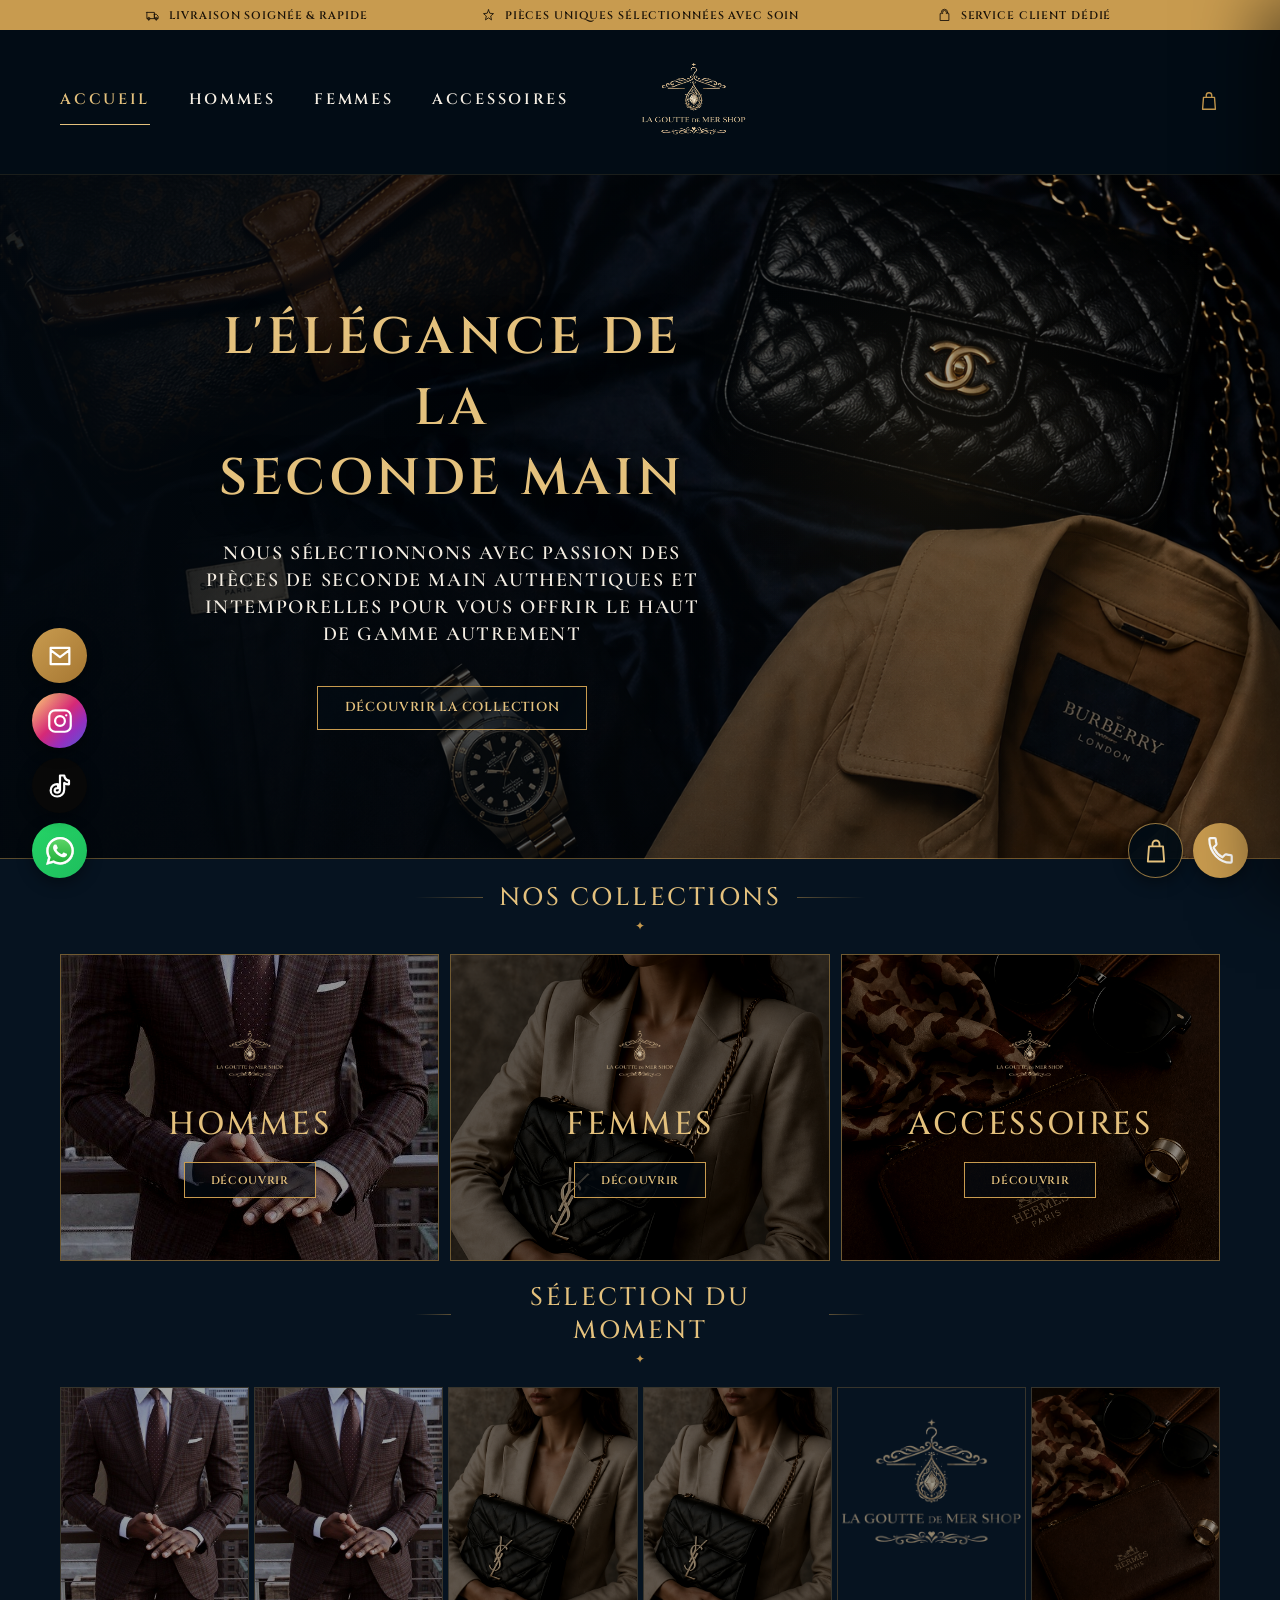
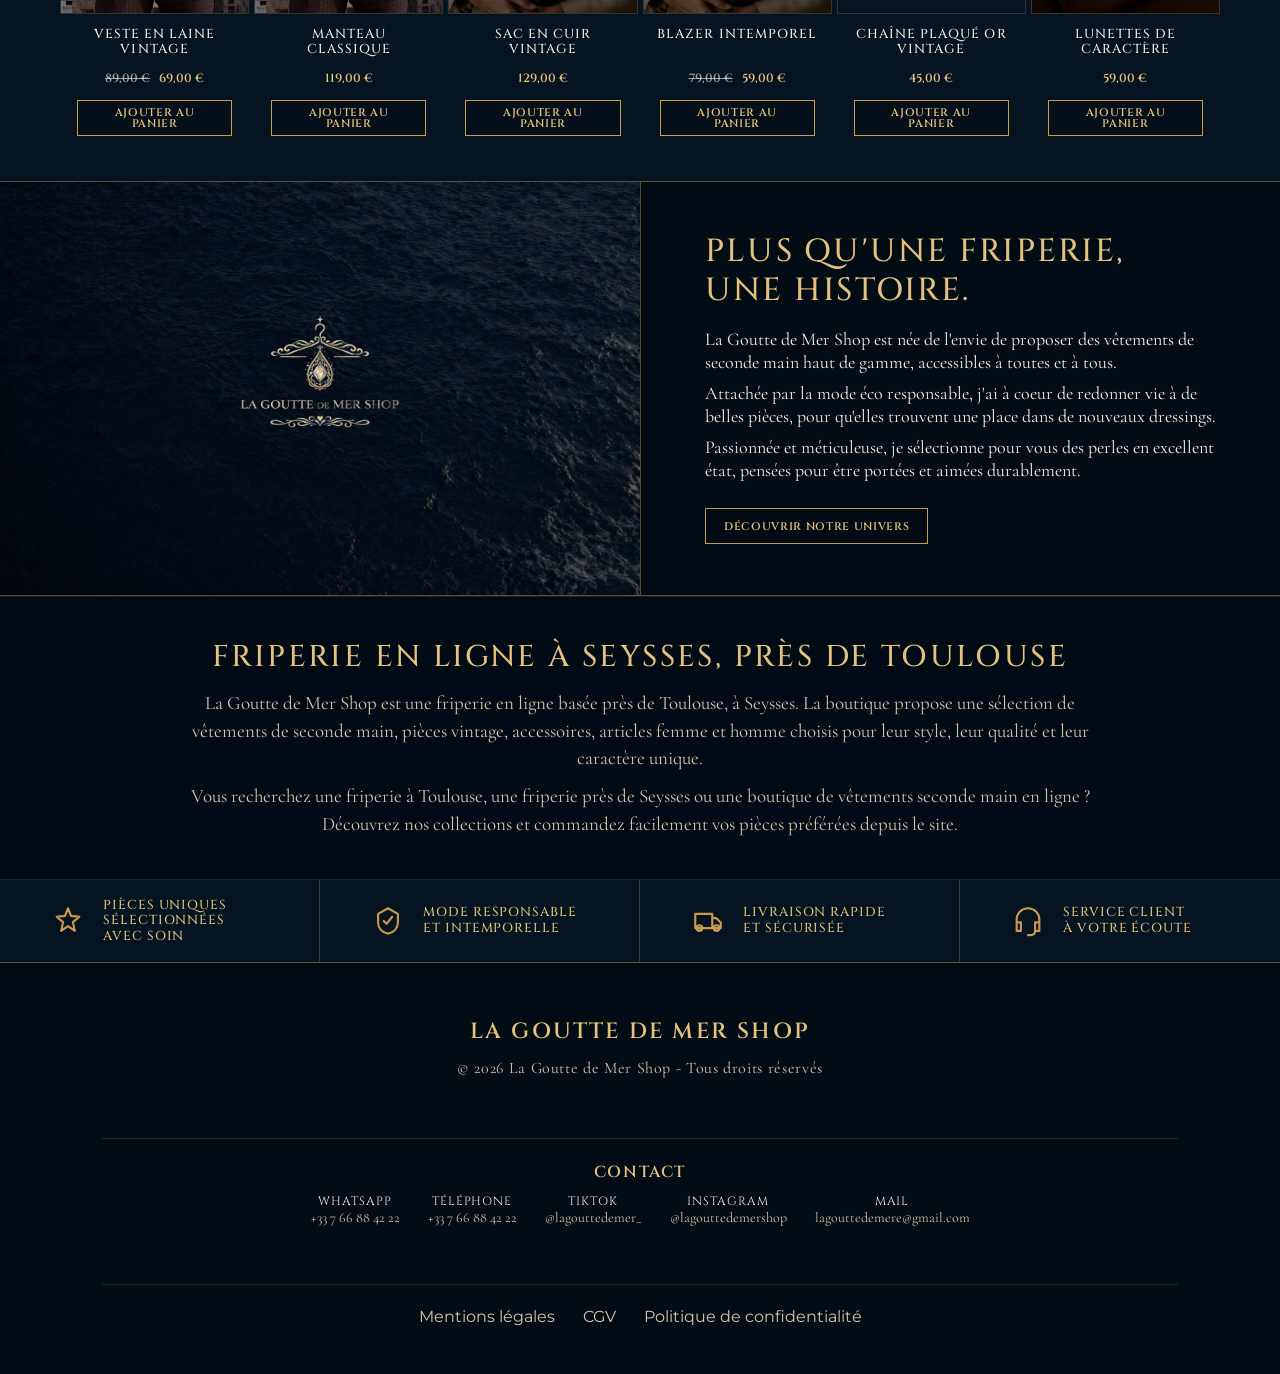
==== index.html @ d713ba30 "Initialisation du site La Goutte de Mer" ====
<!DOCTYPE html>
<html lang="fr">
<head>
    <meta charset="UTF-8">
    <meta name="viewport" content="width=device-width, initial-scale=1.0">
    <title>Friperie en ligne près de Toulouse - La Goutte de Mer Shop</title>
    <meta name="description" content="La Goutte de Mer Shop est une friperie en ligne basée près de Toulouse, à Seysses, avec des vêtements et accessoires de seconde main sélectionnés avec soin.">
    <meta name="keywords" content="friperie en ligne, friperie Seysses, friperie Toulouse, seconde main Toulouse, vêtements vintage Toulouse, vêtements seconde main, friperie femme, friperie homme, accessoires vintage">
    <meta property="og:title" content="La Goutte de Mer Shop - Friperie en ligne près de Toulouse">
    <meta property="og:description" content="Vêtements et accessoires de seconde main sélectionnés près de Toulouse. Livraison, conseil et commande facile.">
    <meta property="og:type" content="website">
    <meta property="og:image" content="assets/images/logo_fripperie1.png">
    <script type="application/ld+json">
    {
        "@context": "https://schema.org",
        "@type": "Store",
        "name": "La Goutte de Mer Shop",
        "description": "Friperie en ligne basée près de Toulouse, à Seysses, spécialisée dans les vêtements et accessoires de seconde main.",
        "telephone": "+33766884222",
        "email": "lagouttedemer@gmail.com",
        "address": {
            "@type": "PostalAddress",
            "addressLocality": "Seysses",
            "addressRegion": "Occitanie",
            "addressCountry": "FR"
        },
        "areaServed": ["Seysses", "Toulouse", "Haute-Garonne", "Occitanie"],
        "sameAs": [
            "https://www.instagram.com/lagouttedemershop/",
            "https://www.tiktok.com/@lagouttedemer_"
        ]
    }
    </script>
    <link rel="preconnect" href="https://fonts.googleapis.com">
    <link rel="preconnect" href="https://fonts.gstatic.com" crossorigin>
    <link href="https://fonts.googleapis.com/css2?family=Cinzel:wght@400;500;600;700&family=Cormorant+Garamond:wght@500;600;700&family=Montserrat:wght@400;500;600&display=swap" rel="stylesheet">
    <link rel="stylesheet" href="assets/css/styles.css?v=5">
</head>
<body>
    <div class="topbar" aria-label="Avantages boutique">
        <div class="topbar__item">
            <svg viewBox="0 0 24 24" aria-hidden="true"><path d="M3 7h12v10H3V7Zm12 3h3l3 3v4h-6v-7ZM6 19a2 2 0 1 0 0-4 2 2 0 0 0 0 4Zm12 0a2 2 0 1 0 0-4 2 2 0 0 0 0 4Z"/></svg>
            Livraison soignée & rapide
        </div>
        <div class="topbar__item">
            <svg viewBox="0 0 24 24" aria-hidden="true"><path d="M12 3l2.1 5.4L20 9l-4.5 3.8L16.8 19 12 15.7 7.2 19l1.3-6.2L4 9l5.9-.6L12 3Z"/></svg>
            Pièces uniques sélectionnées avec soin
        </div>
        <div class="topbar__item">
            <svg viewBox="0 0 24 24" aria-hidden="true"><path d="M17 7a5 5 0 0 0-10 0v2H5v11h14V9h-2V7Zm-8 2V7a3 3 0 0 1 6 0v2"/></svg>
            Service client dédié
        </div>
    </div>

    <header class="site-header">
        <nav class="main-nav main-nav--left" aria-label="Collections">
            <a href="index.html" class="is-active">Accueil</a>
            <a href="hommes.html">Hommes</a>
            <a href="femmes.html">Femmes</a>
            <a href="accessoires.html">Accessoires</a>
        </nav>

        <!-- <a href="index.html" class="brand" aria-label="La Goutte de Mer Shop"> -->
            <a class="brand" aria-label="La Goutte de Mer Shop">
            <img src="assets/images/logo_fripperie1.png" alt="La Goutte de Mer Shop">
        </a>

        <div class="header-actions" aria-label="Actions">
            <a href="#" aria-label="Panier">
                <svg viewBox="0 0 24 24" aria-hidden="true"><path d="M6 8h12l1 13H5L6 8Zm3 0V6a3 3 0 0 1 6 0v2"/></svg>
            </a>
        </div>
    </header>

    <main>
        <section class="hero" aria-label="Collection luxe seconde main">
            <div class="hero__copy">
                <h1>L'élégance de la<br>seconde main</h1>
                <p>Nous sélectionnons avec passion des pièces de seconde main authentiques et intemporelles pour vous offrir le haut de gamme autrement</p>
                <a href="#collections" class="button button--hero">Découvrir la collection</a>
            </div>
        </section>

        <section class="collections" id="collections" aria-label="Nos collections">
            <div class="section-heading">
                <span></span>
                <h2>Nos collections</h2>
                <span></span>
            </div>

            <div class="collection-grid">
                <article class="collection-card">
                    <img src="assets/images/hommes.jpg" alt="Sélection hommes">
                    <div class="collection-card__content">
                        <img src="assets/images/logo_fripperie1.png" alt="" aria-hidden="true">
                        <h3>Hommes</h3>
                        <a href="hommes.html" class="button button--small">Découvrir</a>
                    </div>
                </article>

                <article class="collection-card">
                    <img src="assets/images/femmes.png" alt="Sélection femmes">
                    <div class="collection-card__content">
                        <img src="assets/images/logo_fripperie1.png" alt="" aria-hidden="true">
                        <h3>Femmes</h3>
                        <a href="femmes.html" class="button button--small">Découvrir</a>
                    </div>
                </article>

                <article class="collection-card">
                    <img src="assets/images/accessoires.png" alt="Sélection accessoires">
                    <div class="collection-card__content">
                        <img src="assets/images/logo_fripperie1.png" alt="" aria-hidden="true">
                        <h3>Accessoires</h3>
                        <a href="accessoires.html" class="button button--small">Découvrir</a>
                    </div>
                </article>
            </div>
        </section>

        <section class="selection" aria-label="Sélection du moment">
            <div class="section-heading">
                <span></span>
                <h2>Sélection du moment</h2>
                <span></span>
            </div>

            <div class="product-strip" data-selection-grid aria-label="Articles de la sélection du moment"></div>
        </section>

        <section class="story" aria-label="Notre histoire">
            <div class="story__image" aria-hidden="true">
                <img src="assets/images/logo_fripperie2.png" alt="">
            </div>
            <div class="story__content">
                <h2>Plus qu'une friperie,<br>une histoire.</h2>
                <p>La Goutte de Mer Shop est née de l'envie de proposer des vêtements de seconde main haut de gamme, accessibles à toutes et à tous.</p>
                <p>Attachée par la mode éco responsable, j'ai à coeur de redonner vie à de belles pièces, pour qu'elles trouvent une place dans de nouveaux dressings.</p>
                <p>Passionnée et méticuleuse, je sélectionne pour vous des perles en excellent état, pensées pour être portées et aimées durablement.</p>
                <a href="#footer" class="button button--small">Découvrir notre univers</a>
            </div>
        </section>

        <section class="seo-local" aria-label="Friperie en ligne près de Toulouse">
            <h2>Friperie en ligne à Seysses, près de Toulouse</h2>
            <p>La Goutte de Mer Shop est une friperie en ligne basée près de Toulouse, à Seysses. La boutique propose une sélection de vêtements de seconde main, pièces vintage, accessoires, articles femme et homme choisis pour leur style, leur qualité et leur caractère unique.</p>
            <p>Vous recherchez une friperie à Toulouse, une friperie près de Seysses ou une boutique de vêtements seconde main en ligne ? Découvrez nos collections et commandez facilement vos pièces préférées depuis le site.</p>
        </section>

        <section class="features" aria-label="Services">
            <div class="feature">
                <svg viewBox="0 0 24 24" aria-hidden="true"><path d="M12 3l2.1 5.4L20 9l-4.5 3.8L16.8 19 12 15.7 7.2 19l1.3-6.2L4 9l5.9-.6L12 3Z"/></svg>
                <h3>Pièces uniques<br>sélectionnées avec soin</h3>
            </div>
            <div class="feature">
                <svg viewBox="0 0 24 24" aria-hidden="true"><path d="M12 3l7 4v6c0 4-2.9 7-7 8-4.1-1-7-4-7-8V7l7-4Zm-3 9 2 2 4-5"/></svg>
                <h3>Mode responsable<br>et intemporelle</h3>
            </div>
            <div class="feature">
                <svg viewBox="0 0 24 24" aria-hidden="true"><path d="M3 7h12v10H3V7Zm12 3h3l3 3v4h-6v-7ZM6 19a2 2 0 1 0 0-4 2 2 0 0 0 0 4Zm12 0a2 2 0 1 0 0-4 2 2 0 0 0 0 4Z"/></svg>
                <h3>Livraison rapide<br>et sécurisée</h3>
            </div>
            <div class="feature">
                <svg viewBox="0 0 24 24" aria-hidden="true"><path d="M4 13v-2a8 8 0 0 1 16 0v2M4 13h3v6H4v-6Zm13 0h3v6h-3v-6Zm0 6c0 2-1.5 3-4 3h-1"/></svg>
                <h3>Service client<br>à votre écoute</h3>
            </div>
        </section>
    </main>

    <footer class="site-footer" id="footer">
        <section class="footer-band footer-band--brand">
            <h2>La Goutte de Mer Shop</h2>
            <p>© 2026 La Goutte de Mer Shop - Tous droits réservés</p>
        </section>
        <section class="footer-band">
            <h3>Contact</h3>
            <nav class="footer-contact" aria-label="Moyens de contact">
                <a href="https://wa.me/33766884222" target="_blank" rel="noopener"><span>WhatsApp</span><small>+33 7 66 88 42 22</small></a>
                <a href="tel:+33766884222"><span>Téléphone</span><small>+33 7 66 88 42 22</small></a>
                <a href="https://www.tiktok.com/@lagouttedemer_" target="_blank" rel="noopener"><span>TikTok</span><small>@lagouttedemer_</small></a>
                <a href="https://www.instagram.com/lagouttedemershop/" target="_blank" rel="noopener"><span>Instagram</span><small>@lagouttedemershop</small></a>
                <a href="mailto:lagouttedemer@gmail.com"><span>Mail</span><small>lagouttedemere@gmail.com</small></a>
            </nav>
        </section>
        <nav class="footer-band footer-legal" aria-label="Liens légaux">
            <a href="mentions-legales.html">Mentions légales</a>
            <a href="cgv.html">CGV</a>
            <a href="confidentialite.html">Politique de confidentialité</a>
        </nav>
    </footer>

    <a href="https://wa.me/33766884222" class="floating-contact floating-contact--whatsapp" target="_blank" rel="noopener" aria-label="Contacter par WhatsApp"><img src="assets/images/whatsapp-icon.svg" alt=""></a>
    <a href="https://www.tiktok.com/@lagouttedemer_" class="floating-contact floating-contact--tiktok" target="_blank" rel="noopener" aria-label="Suivre sur TikTok"><svg viewBox="0 0 24 24" aria-hidden="true"><path d="M15.6 3c.3 2.4 1.6 4 4.1 4.4v3.2c-1.5 0-2.8-.4-4.1-1.2v5.6c0 3.4-2.5 6-6 6-3.2 0-5.6-2.2-5.6-5.2 0-3.4 2.8-5.7 6.4-5.3v3.4c-1.6-.4-3 .4-3 1.8 0 1.2 1 2 2.2 2 1.4 0 2.4-.9 2.4-2.7V3h3.6Z"/></svg></a>
    <a href="https://www.instagram.com/lagouttedemershop/" class="floating-contact floating-contact--instagram" target="_blank" rel="noopener" aria-label="Suivre sur Instagram"><svg viewBox="0 0 24 24" aria-hidden="true"><path d="M7.8 2.8h8.4a5 5 0 0 1 5 5v8.4a5 5 0 0 1-5 5H7.8a5 5 0 0 1-5-5V7.8a5 5 0 0 1 5-5Zm4.2 5a4.2 4.2 0 1 0 0 8.4 4.2 4.2 0 0 0 0-8.4Zm5.3-.7h.1"/></svg></a>
    <a href="mailto:lagouttedemere@gmail.com" class="floating-contact floating-contact--mail" aria-label="Envoyer un email"><svg viewBox="0 0 24 24" aria-hidden="true"><path d="M4 5h16v14H4V5Zm0 2 8 6 8-6"/></svg></a>
    <a href="tel:+33766884222" class="floating-contact floating-contact--call" aria-label="Appeler la boutique"><svg viewBox="0 0 24 24" aria-hidden="true"><path d="M6.6 10.8a15.1 15.1 0 0 0 6.6 6.6l2.2-2.2c.3-.3.7-.4 1.1-.3 1.2.4 2.4.6 3.7.6.6 0 1 .4 1 1V21c0 .6-.4 1-1 1C10.7 22 2 13.3 2 2c0-.6.4-1 1-1h3.5c.6 0 1 .4 1 1 0 1.3.2 2.5.6 3.7.1.4 0 .8-.3 1.1l-2.2 2.2Z"/></svg></a>
    <script>
        window.PRODUCTS_SOURCE_URL = "https://docs.google.com/spreadsheets/d/1tqC0MURptEfWWk4wJQWo8xMI-ToCadDEtjMugoOwTDQ/export?format=csv&gid=376933709";
    </script>
    <script src="assets/js/products.js?v=4"></script>
</body>
</html>
---- assets/css/styles.css ----
:root {
    --ink: #020c15;
    --ink-2: #061320;
    --ink-3: #0a1a2a;
    --gold: #c89b4f;
    --gold-soft: #e4c17d;
    --text: #f6efe4;
    --muted: #d6c5a8;
    --line: rgba(200, 155, 79, 0.45);
}

* {
    box-sizing: border-box;
}

html {
    scroll-behavior: smooth;
}

body {
    margin: 0;
    background: var(--ink);
    color: var(--text);
    font-family: "Montserrat", Arial, sans-serif;
}

img,
svg {
    display: block;
}

a {
    color: inherit;
}

.topbar {
    height: 30px;
    display: grid;
    grid-template-columns: repeat(3, 1fr);
    align-items: center;
    padding: 0 clamp(16px, 5vw, 70px);
    background: var(--gold);
    color: #1a1208;
    font-family: "Cinzel", Georgia, serif;
    font-size: 11px;
    font-weight: 600;
    letter-spacing: 0.08em;
    text-transform: uppercase;
}

.topbar__item {
    display: flex;
    align-items: center;
    justify-content: center;
    gap: 9px;
    white-space: nowrap;
}

.topbar svg {
    width: 15px;
    height: 15px;
    fill: none;
    stroke: currentColor;
    stroke-linecap: round;
    stroke-linejoin: round;
    stroke-width: 1.4;
}

.site-header {
    min-height: 126px;
    display: grid;
    grid-template-columns: 1fr auto 1fr;
    align-items: center;
    padding: 12px clamp(18px, 4.7vw, 62px) 14px;
    background: #020c15;
    border-bottom: 1px solid rgba(200, 155, 79, 0.12);
}

.brand {
    display: grid;
    place-items: center;
    text-decoration: none;
}

.brand img {
    width: 250px;
    height: 118px;
    object-fit: contain;
}

.main-nav {
    display: flex;
    align-items: center;
    gap: clamp(22px, 3vw, 42px);
}

.main-nav a,
.footer-column a {
    text-decoration: none;
}

.main-nav a {
    position: relative;
    color: var(--text);
    font-family: "Cinzel", Georgia, serif;
    font-size: clamp(13px, 1.18vw, 19px);
    font-weight: 600;
    letter-spacing: 0.18em;
    padding: 12px 0 15px;
    text-transform: uppercase;
    transition: color 180ms ease;
}

.main-nav a::after {
    content: "";
    position: absolute;
    left: 0;
    right: 0;
    bottom: 0;
    height: 1px;
    background: currentColor;
    transform: scaleX(0);
    transform-origin: left;
    transition: transform 220ms ease;
}

.main-nav a:hover,
.main-nav a.is-active {
    color: var(--gold-soft);
}

.main-nav a:hover::after,
.main-nav a.is-active::after {
    transform: scaleX(1);
}

.header-actions {
    display: flex;
    justify-self: end;
    gap: 21px;
}

.header-actions a {
    position: relative;
    width: 22px;
    height: 22px;
    color: var(--gold);
}

.header-cart-count {
    position: absolute;
    top: -12px;
    right: -13px;
    min-width: 18px;
    height: 18px;
    padding: 0 4px;
    border-radius: 999px;
    background: var(--gold);
    color: var(--ink);
    font-family: "Montserrat", Arial, sans-serif;
    font-size: 11px;
    font-weight: 700;
    line-height: 18px;
    text-align: center;
}

.header-actions svg,
.feature svg {
    width: 100%;
    height: 100%;
    fill: none;
    stroke: currentColor;
    stroke-linecap: round;
    stroke-linejoin: round;
    stroke-width: 1.5;
}

.hero {
    min-height: 470px;
    display: grid;
    align-items: center;
    padding: clamp(70px, 10vw, 130px) clamp(24px, 15vw, 250px);
    position: relative;
    isolation: isolate;
    overflow: hidden;
    border-bottom: 1px solid var(--line);
    background:
        linear-gradient(90deg, rgba(2, 10, 18, 0.88) 0%, rgba(2, 10, 18, 0.48) 47%, rgba(2, 10, 18, 0.08) 100%),
        url("../images/hero.png") center 45% / cover no-repeat;
}

.hero::after {
    content: "";
    position: absolute;
    inset: 0;
    z-index: -1;
    background:
        radial-gradient(circle at 73% 42%, rgba(200, 155, 79, 0.08), transparent 23%),
        linear-gradient(180deg, rgba(0, 0, 0, 0.1), rgba(0, 0, 0, 0.22));
}

.hero__copy {
    max-width: 520px;
    text-align: center;
}

.hero h1,
.section-heading h2,
.collection-card h3,
.story h2,
.mini-product h3,
.footer-column h2 {
    font-family: "Cinzel", "Cormorant Garamond", Georgia, serif;
    text-transform: uppercase;
}

.hero h1 {
    margin: 0;
    color: var(--gold-soft);
    font-size: clamp(35px, 4vw, 54px);
    line-height: 1.38;
    font-weight: 600;
    letter-spacing: 0.08em;
    text-shadow: 0 10px 30px rgba(0, 0, 0, 0.9);
}

.hero p {
    margin: 25px 0 0;
    color: var(--text);
    font-family: "Cormorant Garamond", Georgia, serif;
    font-size: 20px;
    font-weight: 600;
    line-height: 1.35;
    letter-spacing: 0.08em;
    text-transform: uppercase;
}

.button {
    display: inline-flex;
    align-items: center;
    justify-content: center;
    border: 1px solid var(--gold);
    background: rgba(2, 12, 21, 0.55);
    color: var(--gold-soft);
    font-family: "Cinzel", Georgia, serif;
    font-size: 13px;
    font-weight: 600;
    letter-spacing: 0.06em;
    line-height: 1;
    text-decoration: none;
    text-transform: uppercase;
    transition: background 180ms ease, color 180ms ease, transform 180ms ease;
}

.button:hover {
    background: var(--gold);
    color: var(--ink);
    transform: translateY(-1px);
}

.button--hero {
    min-width: 270px;
    min-height: 44px;
    margin-top: 38px;
}

.button--small {
    min-width: 132px;
    min-height: 36px;
    padding: 0 18px;
    font-size: 11px;
}

.collections,
.selection {
    padding: 22px clamp(18px, 4.7vw, 60px) 0;
    background: var(--ink-2);
}

.section-heading {
    display: grid;
    grid-template-columns: minmax(36px, 1fr) auto minmax(36px, 1fr);
    align-items: center;
    gap: 16px;
    width: min(450px, 100%);
    margin: 0 auto 22px;
    color: var(--gold-soft);
    text-align: center;
}

.section-heading span {
    height: 1px;
    background: linear-gradient(90deg, transparent, var(--line));
}

.section-heading span:last-child {
    background: linear-gradient(90deg, var(--line), transparent);
}

.section-heading h2 {
    margin: 0;
    font-size: clamp(19px, 2vw, 25px);
    font-weight: 500;
    letter-spacing: 0.1em;
}

.section-heading::after {
    content: "✦";
    grid-column: 2;
    margin-top: -10px;
    color: var(--gold);
    font-size: 12px;
    line-height: 1;
}

.collection-grid {
    display: grid;
    grid-template-columns: repeat(3, minmax(0, 1fr));
    gap: 11px;
}

.collection-card {
    height: clamp(250px, 24vw, 312px);
    position: relative;
    overflow: hidden;
    border: 1px solid rgba(200, 155, 79, 0.55);
    background: #050b10;
}

.collection-card > img {
    width: 100%;
    height: 100%;
    object-fit: cover;
    filter: brightness(0.58) saturate(0.76) contrast(1.08);
    transition: transform 450ms ease, filter 450ms ease;
}

.collection-card:hover > img {
    transform: scale(1.04);
    filter: brightness(0.5) saturate(0.88) contrast(1.12);
}

.collection-card__content {
    position: absolute;
    inset: 0;
    display: grid;
    place-items: center;
    align-content: center;
    gap: 16px;
    padding: 24px;
    text-align: center;
}

.collection-card__content img {
    width: 88px;
    height: 76px;
    object-fit: contain;
    margin-bottom: -6px;
    opacity: 0.88;
    filter: drop-shadow(0 10px 18px rgba(0, 0, 0, 0.7));
}

.collection-card h3 {
    margin: 0;
    color: var(--gold-soft);
    font-size: clamp(25px, 2.5vw, 33px);
    font-weight: 500;
    letter-spacing: 0.08em;
}

.selection {
    padding-top: 20px;
    padding-bottom: 28px;
}

.product-strip {
    display: grid;
    grid-template-columns: repeat(6, minmax(0, 1fr));
    gap: 5px;
}

.mini-product {
    min-width: 0;
    text-align: center;
}

.mini-product a {
    display: block;
    color: inherit;
    text-decoration: none;
}

.mini-product img {
    width: 100%;
    aspect-ratio: 1 / 1.2;
    object-fit: cover;
    border: 1px solid rgba(200, 155, 79, 0.42);
    filter: brightness(0.64) saturate(0.78) contrast(1.04);
}

.mini-product--silk img {
    object-position: 76% 50%;
}

.mini-product--bag img {
    object-position: 68% 62%;
}

.mini-product--watch img {
    object-position: 72% 54%;
}

.mini-product--pull img {
    object-position: 52% 36%;
}

.mini-product--chain img {
    object-fit: contain;
    padding: 18px;
    background: #090f12;
}

.mini-product h3 {
    min-height: 38px;
    margin: 13px auto 5px;
    max-width: 160px;
    color: var(--text);
    font-size: 13px;
    font-weight: 500;
    line-height: 1.15;
    letter-spacing: 0.08em;
}

.mini-product p {
    margin: 0;
    color: var(--gold-soft);
    font-family: "Cinzel", Georgia, serif;
    font-size: 12px;
    font-weight: 600;
}

.mini-product__cart {
    width: calc(100% - 34px);
    margin: 14px 17px 17px;
    cursor: pointer;
}

.price {
    display: flex;
    align-items: baseline;
    gap: 9px;
}

.mini-product .price {
    justify-content: center;
}

.price__old {
    color: rgba(246, 239, 228, 0.64);
    text-decoration: line-through;
    text-decoration-thickness: 1px;
}

.price__new {
    color: var(--gold-soft);
}

.story {
    display: grid;
    grid-template-columns: 1fr 1fr;
    min-height: 255px;
    border-top: 1px solid var(--line);
    border-bottom: 1px solid var(--line);
    background: var(--ink);
}

.story__image {
    display: grid;
    place-items: center;
    padding: 44px;
    position: relative;
    overflow: hidden;
    background:
        linear-gradient(90deg, rgba(2, 12, 21, 0.18), rgba(2, 12, 21, 0.5)),
        url("../images/ocean-story-bg.png") center / cover no-repeat;
}

.story__image img {
    width: min(320px, 54%);
    height: auto;
    object-fit: contain;
    filter: drop-shadow(0 14px 24px rgba(0, 0, 0, 0.62));
}

.story__content {
    padding: clamp(34px, 4vw, 56px) clamp(28px, 5vw, 64px);
    border-left: 1px solid var(--line);
}

.story h2 {
    margin: 0 0 18px;
    color: var(--gold-soft);
    font-size: clamp(24px, 2.7vw, 32px);
    font-weight: 500;
    line-height: 1.2;
    letter-spacing: 0.07em;
}

.story p {
    max-width: 540px;
    margin: 0 0 9px;
    color: var(--text);
    font-family: "Cormorant Garamond", Georgia, serif;
    font-size: 18px;
    line-height: 1.25;
}

.story .button {
    margin-top: 18px;
}

.seo-local {
    padding: 42px clamp(18px, 7vw, 96px);
    border-top: 1px solid rgba(200, 155, 79, 0.16);
    border-bottom: 1px solid rgba(200, 155, 79, 0.16);
    background: rgba(2, 12, 21, 0.88);
    color: var(--muted);
    text-align: center;
}

.seo-local--catalog {
    margin: 0 0 28px;
    padding: 26px clamp(18px, 5vw, 82px);
    border: 1px solid rgba(200, 155, 79, 0.2);
}

.seo-local h2 {
    margin: 0 auto 14px;
    max-width: 860px;
    color: var(--gold-soft);
    font-family: "Cinzel", Georgia, serif;
    font-size: clamp(20px, 2.4vw, 30px);
    font-weight: 500;
    letter-spacing: 0.08em;
    line-height: 1.2;
    text-transform: uppercase;
}

.seo-local p {
    max-width: 900px;
    margin: 0 auto 10px;
    font-family: "Cormorant Garamond", Georgia, serif;
    font-size: 19px;
    line-height: 1.45;
}

.seo-local p:last-child {
    margin-bottom: 0;
}

.features {
    display: grid;
    grid-template-columns: repeat(4, minmax(0, 1fr));
    border-bottom: 1px solid var(--line);
    background: var(--ink-2);
}

.feature {
    display: grid;
    grid-template-columns: 34px 1fr;
    align-items: center;
    gap: 18px;
    min-height: 82px;
    padding: 16px clamp(18px, 4vw, 52px);
    border-right: 1px solid rgba(200, 155, 79, 0.28);
}

.feature:last-child {
    border-right: 0;
}

.feature svg {
    color: var(--gold);
}

.feature h3 {
    margin: 0;
    color: var(--gold-soft);
    font-family: "Cinzel", Georgia, serif;
    font-size: 13px;
    font-weight: 500;
    line-height: 1.2;
    letter-spacing: 0.07em;
    text-transform: uppercase;
}

.site-footer {
    display: grid;
    grid-template-columns: 1.5fr 1fr 1fr 1fr;
    gap: 36px;
    padding: 32px clamp(24px, 8vw, 108px) 26px;
    background: #020c15;
}

.footer-brand img {
    width: 205px;
    height: 150px;
    object-fit: contain;
}

.footer-column {
    display: flex;
    flex-direction: column;
    align-items: flex-start;
    gap: 8px;
}

.footer-column h2 {
    margin: 0 0 10px;
    color: var(--gold-soft);
    font-size: 14px;
    font-weight: 600;
    letter-spacing: 0.08em;
}

.footer-column a {
    color: var(--text);
    font-family: "Cormorant Garamond", Georgia, serif;
    font-size: 14px;
    letter-spacing: 0.06em;
    text-transform: uppercase;
}

.footer-column a:hover {
    color: var(--gold-soft);
}

.footer-social div {
    display: flex;
    gap: 20px;
}

.footer-social a {
    color: var(--gold);
    font-family: "Montserrat", Arial, sans-serif;
    font-weight: 700;
}

.copyright {
    grid-column: 1 / -1;
    margin: 6px 0 0;
    color: rgba(246, 239, 228, 0.72);
    font-family: "Cormorant Garamond", Georgia, serif;
    font-size: 13px;
    letter-spacing: 0.08em;
    text-align: center;
    text-transform: uppercase;
}

.footer-band {
    grid-column: 1 / -1;
    padding: 22px clamp(20px, 5vw, 72px);
    border-top: 1px solid rgba(200, 155, 79, 0.18);
    text-align: center;
}

.footer-band--brand {
    border-top: 0;
}

.site-footer h2,
.site-footer h3 {
    margin: 0 0 10px;
    color: var(--gold-soft);
    font-family: "Cinzel", Georgia, serif;
    font-size: 22px;
    font-weight: 600;
    letter-spacing: 0.1em;
    text-transform: uppercase;
}

.site-footer h3 {
    font-size: 16px;
}

.site-footer p {
    max-width: 820px;
    margin: 0 auto;
    color: var(--muted);
    font-family: "Cormorant Garamond", Georgia, serif;
    font-size: 16px;
    line-height: 1.5;
    letter-spacing: 0.04em;
}

.footer-contact,
.footer-legal {
    display: flex;
    justify-content: center;
    flex-wrap: wrap;
    gap: 12px 28px;
}

.footer-contact a,
.footer-legal a {
    color: var(--muted);
    text-decoration: none;
}

.footer-contact span {
    display: block;
    color: var(--text);
    font-family: "Cinzel", Georgia, serif;
    font-size: 12px;
    letter-spacing: 0.08em;
    text-transform: uppercase;
}

.footer-contact small {
    display: block;
    color: var(--muted);
    font-family: "Cormorant Garamond", Georgia, serif;
    font-size: 14px;
}

.catalog-page {
    min-height: 620px;
    padding: 58px clamp(18px, 4.8vw, 70px) 72px;
    background:
        linear-gradient(180deg, rgba(2, 12, 21, 0.94), rgba(6, 19, 32, 0.98)),
        var(--ink-2);
}

.catalog-head {
    display: grid;
    grid-template-columns: 1fr auto;
    align-items: end;
    gap: 14px 24px;
    margin: 0 auto 34px;
    padding-bottom: 22px;
    border-bottom: 1px solid var(--line);
}

.catalog-head p,
.catalog-head span,
.catalog-card__status {
    margin: 0;
    color: var(--gold);
    font-family: "Cinzel", Georgia, serif;
    font-size: 13px;
    font-weight: 600;
    letter-spacing: 0.14em;
    text-transform: uppercase;
}

.catalog-head h1 {
    grid-column: 1;
    margin: 0;
    color: var(--gold-soft);
    font-family: "Cinzel", Georgia, serif;
    font-size: clamp(40px, 7vw, 86px);
    font-weight: 500;
    letter-spacing: 0.12em;
    line-height: 0.92;
    text-transform: uppercase;
}

.catalog-head span {
    grid-row: 1 / span 2;
    grid-column: 2;
    align-self: center;
    color: var(--muted);
}

.catalog-grid {
    display: grid;
    grid-template-columns: repeat(3, minmax(0, 1fr));
    gap: 22px;
}

.catalog-card {
    display: flex;
    min-width: 0;
    flex-direction: column;
    border: 1px solid rgba(200, 155, 79, 0.42);
    background: rgba(2, 12, 21, 0.64);
}

.catalog-card__media {
    background: #050b10;
}

.catalog-card__image {
    width: 100%;
    aspect-ratio: 1 / 1.08;
    object-fit: cover;
    filter: brightness(0.74) saturate(0.84) contrast(1.06);
}

.catalog-card__thumbs {
    display: grid;
    grid-template-columns: repeat(auto-fit, minmax(54px, 1fr));
    gap: 6px;
    padding: 8px;
    border-top: 1px solid rgba(200, 155, 79, 0.18);
}

.catalog-card__thumb {
    padding: 0;
    border: 1px solid transparent;
    background: transparent;
    cursor: pointer;
}

.catalog-card__thumb.is-active {
    border-color: var(--gold);
}

.catalog-card__thumb img {
    width: 100%;
    aspect-ratio: 1;
    object-fit: cover;
    filter: brightness(0.8) saturate(0.8);
}

.catalog-card__content {
    display: flex;
    flex: 1;
    flex-direction: column;
    align-items: flex-start;
    padding: 22px;
}

.catalog-card h2 {
    margin: 10px 0 10px;
    color: var(--text);
    font-family: "Cinzel", Georgia, serif;
    font-size: clamp(20px, 2vw, 29px);
    font-weight: 500;
    letter-spacing: 0.08em;
    line-height: 1.08;
    text-transform: uppercase;
}

.catalog-card p:not(.catalog-card__status):not(.price) {
    margin: 0 0 18px;
    color: var(--muted);
    font-family: "Cormorant Garamond", Georgia, serif;
    font-size: 19px;
    line-height: 1.35;
}

.catalog-card__price {
    margin: auto 0 20px;
    color: var(--gold-soft);
    font-family: "Cinzel", Georgia, serif;
    font-size: 16px;
    font-weight: 700;
    letter-spacing: 0.08em;
}

.catalog-card__cart {
    cursor: pointer;
}

.catalog-empty {
    grid-column: 1 / -1;
    margin: 0;
    padding: 60px 20px;
    border: 1px solid var(--line);
    color: var(--muted);
    font-family: "Cormorant Garamond", Georgia, serif;
    font-size: 22px;
    text-align: center;
}

.legal-page {
    padding: 58px clamp(18px, 5vw, 82px) 74px;
    background:
        linear-gradient(180deg, rgba(2, 12, 21, 0.96), rgba(6, 19, 32, 0.99)),
        var(--ink-2);
}

.legal-head {
    max-width: 980px;
    margin: 0 auto 30px;
    padding-bottom: 22px;
    border-bottom: 1px solid var(--line);
}

.legal-head p {
    margin: 0 0 12px;
    color: var(--gold);
    font-family: "Cinzel", Georgia, serif;
    font-size: 13px;
    font-weight: 600;
    letter-spacing: 0.16em;
    text-transform: uppercase;
}

.legal-head h1 {
    margin: 0;
    color: var(--gold-soft);
    font-family: "Cinzel", Georgia, serif;
    font-size: clamp(34px, 5vw, 66px);
    font-weight: 500;
    letter-spacing: 0.1em;
    line-height: 1;
    text-transform: uppercase;
}

.legal-content {
    max-width: 980px;
    margin: 0 auto;
    color: var(--text);
}

.legal-content h2 {
    margin: 34px 0 10px;
    color: var(--gold-soft);
    font-family: "Cinzel", Georgia, serif;
    font-size: 20px;
    font-weight: 600;
    letter-spacing: 0.08em;
    text-transform: uppercase;
}

.legal-content p,
.legal-content li {
    color: var(--muted);
    font-family: "Cormorant Garamond", Georgia, serif;
    font-size: 20px;
    line-height: 1.48;
}

.legal-content p {
    margin: 0 0 12px;
}

.legal-content ul {
    margin: 0 0 16px;
    padding-left: 22px;
}

.legal-content a {
    color: var(--gold-soft);
}

.legal-note {
    padding: 16px 18px;
    border: 1px solid rgba(200, 155, 79, 0.34);
    background: rgba(200, 155, 79, 0.07);
}

.back-top {
    position: fixed;
    right: 38px;
    bottom: 26px;
    width: 42px;
    height: 42px;
    display: grid;
    place-items: center;
    border-radius: 50%;
    background: var(--gold);
    color: var(--ink);
    font-size: 20px;
    line-height: 1;
    text-decoration: none;
    box-shadow: 0 12px 22px rgba(0, 0, 0, 0.35);
}

.collection-hero {
    min-height: 420px;
    display: flex;
    align-items: center;
    justify-content: center;
    position: relative;
    isolation: isolate;
    background-position: center;
    background-size: cover;
}

.collection-hero::before {
    content: "";
    position: absolute;
    inset: 0;
    z-index: -1;
    background: linear-gradient(180deg, rgba(0, 10, 22, 0.34), rgba(0, 10, 22, 0.76));
}

.collection-hero--hommes {
    background-image: url("../images/hommes.jpg");
}

.collection-hero--femmes {
    background-image: url("../images/femmes.png");
    background-position: center 40%;
}

.collection-hero--accessoires {
    background-image: url("../images/accessoires.png");
    background-position: center 58%;
}

.collection-hero__content {
    width: min(760px, calc(100% - 40px));
    padding-top: 32px;
    text-align: center;
}

.collection-hero__content p,
.product-card__tag {
    margin: 0;
    color: var(--gold);
    font-family: "Cormorant Garamond", Georgia, serif;
    font-size: 18px;
    font-weight: 700;
    letter-spacing: 0.16em;
    text-transform: uppercase;
}

.collection-hero h1 {
    margin: 10px 0 0;
    color: var(--text);
    font-family: "Cinzel", Georgia, serif;
    font-size: clamp(48px, 8vw, 86px);
    line-height: 0.95;
    letter-spacing: 0.13em;
    text-transform: uppercase;
    text-shadow: 0 12px 32px rgba(0, 0, 0, 0.75);
}

.collection-intro {
    padding: 42px 20px 34px;
    text-align: center;
    background: var(--ink);
}

.collection-intro h2 {
    margin: 0;
    color: var(--gold);
    font-family: "Cinzel", Georgia, serif;
    font-size: clamp(27px, 3vw, 38px);
    letter-spacing: 0.09em;
    text-transform: uppercase;
}

.collection-intro p {
    max-width: 690px;
    margin: 12px auto 0;
    color: #f1e8dc;
    font-family: "Cormorant Garamond", Georgia, serif;
    font-size: 22px;
    line-height: 1.35;
}

.separator-luxe {
    position: relative;
    width: 126px;
    height: 1px;
    margin: 14px auto 10px;
    background: linear-gradient(90deg, transparent, var(--gold), transparent);
}

.separator-luxe::after {
    content: "✦";
    position: absolute;
    left: 50%;
    top: 50%;
    color: var(--gold);
    background: var(--ink);
    font-size: 12px;
    line-height: 1;
    padding: 0 6px;
    transform: translate(-50%, -50%);
}

.product-grid {
    display: grid;
    grid-template-columns: repeat(3, minmax(0, 1fr));
    gap: 18px;
    padding: 10px clamp(20px, 3vw, 42px) 56px;
    background: linear-gradient(180deg, var(--ink), var(--ink-2));
}

.product-card {
    min-height: 520px;
    display: flex;
    flex-direction: column;
    overflow: hidden;
    border: 1px solid rgba(200, 155, 79, 0.45);
    background: #061525;
}

.product-card img {
    width: 100%;
    height: 310px;
    object-fit: cover;
    filter: saturate(0.85) contrast(1.04) brightness(0.82);
}

.product-card__content {
    flex: 1;
    display: flex;
    flex-direction: column;
    align-items: flex-start;
    padding: 24px;
}

.product-card h3 {
    margin: 10px 0 8px;
    color: var(--text);
    font-family: "Cinzel", Georgia, serif;
    font-size: 30px;
    line-height: 1;
    letter-spacing: 0.06em;
    text-transform: uppercase;
}

.product-card p:not(.product-card__tag) {
    margin: 0 0 24px;
    color: var(--muted);
    font-family: "Cormorant Garamond", Georgia, serif;
    font-size: 20px;
    line-height: 1.35;
}

.product-card .button {
    margin-top: auto;
}

.product-card--empty {
    justify-content: center;
    background:
        linear-gradient(135deg, rgba(200, 155, 79, 0.08), rgba(0, 15, 32, 0.9)),
        #061525;
}

.product-card--empty .product-card__content {
    justify-content: center;
}

.floating-contact {
    position: fixed;
    z-index: 30;
    width: 55px;
    height: 55px;
    display: inline-flex;
    align-items: center;
    justify-content: center;
    border-radius: 50%;
    color: #fff;
    text-decoration: none;
    box-shadow: 0 5px 15px rgba(0, 0, 0, 0.4);
    transition: all 0.3s ease;
}

.floating-contact:hover {
    transform: translateY(-5px) scale(1.05);
    box-shadow: 0 10px 25px rgba(0, 0, 0, 0.6);
}

.floating-contact svg {
    width: 28px;
    height: 28px;
    fill: none;
    stroke: currentColor;
    stroke-linecap: round;
    stroke-linejoin: round;
    stroke-width: 1.9;
}

.floating-contact img {
    width: 28px;
    height: 28px;
}

.floating-contact--whatsapp {
    left: 32px;
    bottom: 22px;
    background: linear-gradient(135deg, #25d366, #1ebe5d);
}

.floating-contact--call {
    right: 32px;
    bottom: 22px;
    background: var(--gold);
}

.floating-contact--tiktok,
.floating-contact--instagram,
.floating-contact--mail {
    left: 32px;
}

.floating-contact--tiktok {
    bottom: 87px;
    background: #080808;
}

.floating-contact--instagram {
    bottom: 152px;
    background: linear-gradient(135deg, #feda75, #d62976 48%, #962fbf 72%, #4f5bd5);
}

.floating-contact--mail {
    bottom: 217px;
    background: linear-gradient(135deg, var(--gold), #a67732);
}

.cart-floating-button {
    position: fixed;
    right: 97px;
    bottom: 22px;
    z-index: 92;
    display: flex;
    align-items: center;
    justify-content: center;
    width: 55px;
    height: 55px;
    border: 1px solid rgba(200, 155, 79, 0.72);
    border-radius: 50%;
    background: rgba(2, 12, 21, 0.94);
    color: var(--gold-soft);
    cursor: pointer;
    box-shadow: 0 5px 15px rgba(0, 0, 0, 0.4);
    transition: all 0.3s ease;
}

.cart-floating-button:hover {
    transform: translateY(-5px) scale(1.05);
    box-shadow: 0 10px 25px rgba(0, 0, 0, 0.6);
}

.cart-floating-button svg {
    width: 28px;
    height: 28px;
    fill: none;
    stroke: currentColor;
    stroke-linecap: round;
    stroke-linejoin: round;
    stroke-width: 1.6;
}

.cart-floating-button span {
    position: absolute;
    top: -7px;
    right: -7px;
    min-width: 20px;
    height: 20px;
    padding: 0 5px;
    border-radius: 999px;
    background: var(--gold);
    color: var(--ink);
    font-family: "Montserrat", Arial, sans-serif;
    font-size: 11px;
    font-weight: 700;
    line-height: 20px;
}

.cart-backdrop {
    position: fixed;
    inset: 0;
    z-index: 110;
    background: rgba(0, 0, 0, 0.58);
    opacity: 0;
    pointer-events: none;
    transition: opacity 180ms ease;
}

.cart-panel {
    position: fixed;
    top: 0;
    right: 0;
    z-index: 111;
    display: flex;
    flex-direction: column;
    width: min(430px, 100%);
    height: 100vh;
    border-left: 1px solid rgba(200, 155, 79, 0.42);
    background: rgba(2, 12, 21, 0.98);
    box-shadow: -24px 0 60px rgba(0, 0, 0, 0.5);
    transform: translateX(100%);
    transition: transform 220ms ease;
}

.cart-is-open .cart-backdrop {
    opacity: 1;
    pointer-events: auto;
}

.cart-is-open .cart-panel {
    transform: translateX(0);
}

.cart-panel__head,
.cart-panel__footer {
    padding: 22px;
    border-color: rgba(200, 155, 79, 0.22);
}

.cart-panel__head {
    display: flex;
    align-items: center;
    justify-content: space-between;
    border-bottom: 1px solid rgba(200, 155, 79, 0.22);
}

.cart-panel__head h2 {
    margin: 0;
    color: var(--gold-soft);
    font-family: "Cinzel", Georgia, serif;
    font-size: 28px;
    font-weight: 500;
    letter-spacing: 0.08em;
    text-transform: uppercase;
}

.cart-panel__head button,
.cart-item button {
    border: 1px solid rgba(200, 155, 79, 0.38);
    border-radius: 50%;
    background: transparent;
    color: var(--gold-soft);
    cursor: pointer;
}

.cart-panel__head button {
    width: 38px;
    height: 38px;
    font-size: 24px;
    line-height: 1;
}

.cart-panel__items {
    flex: 1;
    overflow-y: auto;
    padding: 10px 22px;
}

.cart-empty {
    margin: 42px 0;
    color: var(--muted);
    font-family: "Cormorant Garamond", Georgia, serif;
    font-size: 21px;
    text-align: center;
}

.cart-item {
    display: grid;
    grid-template-columns: 72px 1fr 34px;
    gap: 14px;
    padding: 16px 0;
    border-bottom: 1px solid rgba(200, 155, 79, 0.18);
}

.cart-item img,
.cart-item__placeholder {
    width: 72px;
    height: 92px;
    object-fit: cover;
    background: var(--ink-3);
}

.cart-item h3 {
    margin: 0 0 7px;
    color: var(--text);
    font-family: "Cinzel", Georgia, serif;
    font-size: 14px;
    font-weight: 500;
    letter-spacing: 0.06em;
    line-height: 1.25;
    text-transform: uppercase;
}

.cart-item p {
    margin: 0 0 8px;
    color: var(--muted);
    font-size: 12px;
}

.cart-item strong {
    color: var(--gold-soft);
    font-family: "Cinzel", Georgia, serif;
    font-size: 13px;
}

.cart-item button {
    width: 32px;
    height: 32px;
    font-size: 20px;
}

.cart-panel__footer {
    border-top: 1px solid rgba(200, 155, 79, 0.22);
}

.cart-panel__total {
    display: flex;
    align-items: center;
    justify-content: space-between;
    margin-bottom: 14px;
    color: var(--text);
    font-family: "Cinzel", Georgia, serif;
    letter-spacing: 0.06em;
    text-transform: uppercase;
}

.cart-panel__total strong {
    color: var(--gold-soft);
}

.cart-panel__actions {
    display: grid;
    grid-template-columns: 1fr 1fr;
    gap: 10px;
}

.cart-panel__actions button,
.cart-panel__actions a {
    min-height: 42px;
    border: 1px solid var(--gold);
    color: var(--gold-soft);
    font-family: "Cinzel", Georgia, serif;
    font-size: 12px;
    font-weight: 600;
    letter-spacing: 0.06em;
    text-align: center;
    text-decoration: none;
    text-transform: uppercase;
}

.cart-panel__actions button {
    background: transparent;
    cursor: pointer;
}

.cart-panel__actions a {
    display: flex;
    align-items: center;
    justify-content: center;
    background: var(--gold);
    color: var(--ink);
}

.cart-panel__actions button:disabled,
.cart-panel__actions a[aria-disabled="true"] {
    opacity: 0.45;
    pointer-events: none;
}

@media (max-width: 1040px) {
    .site-header {
        grid-template-columns: 1fr;
        gap: 10px;
    }

    .brand {
        order: -1;
    }

    .main-nav,
    .header-actions {
        justify-self: center;
    }

    .hero {
        padding-inline: 32px;
    }

    .collection-grid,
    .product-grid,
    .catalog-grid {
        grid-template-columns: 1fr;
    }

    .product-strip {
        grid-template-columns: repeat(3, minmax(0, 1fr));
        gap: 14px;
    }

    .features {
        grid-template-columns: repeat(2, minmax(0, 1fr));
    }

    .feature:nth-child(2) {
        border-right: 0;
    }

    .site-footer {
        grid-template-columns: 1fr 1fr;
    }
}

@media (max-width: 720px) {
    .topbar {
        grid-template-columns: 1fr;
        height: 32px;
        overflow: hidden;
    }

    .topbar__item:nth-child(n+2) {
        display: none;
    }

    .site-header {
        min-height: 148px;
        padding: 12px 16px;
    }

    .brand img {
        width: 128px;
        height: 78px;
    }

    .main-nav {
        width: 100%;
        justify-content: flex-start;
        gap: 18px;
        overflow-x: auto;
        scrollbar-width: none;
    }

    .main-nav a {
        flex: 0 0 auto;
        font-size: 12px;
        letter-spacing: 0.12em;
    }

    .header-actions {
        display: none;
    }

    .cart-floating-button {
        right: 86px;
        bottom: 22px;
    }

    .hero {
        min-height: 510px;
        padding: 52px 20px;
        background-position: 60% center;
    }

    .hero__copy {
        margin-inline: auto;
    }

    .hero p {
        font-size: 17px;
    }

    .collections,
    .selection {
        padding-inline: 16px;
    }

    .collection-card {
        height: 250px;
    }

    .product-strip {
        grid-template-columns: repeat(2, minmax(0, 1fr));
    }

    .story,
    .features,
    .site-footer {
        grid-template-columns: 1fr;
    }

    .story__content,
    .feature {
        border-left: 0;
        border-right: 0;
    }

    .feature {
        border-bottom: 1px solid rgba(200, 155, 79, 0.22);
    }

    .footer-brand img {
        margin-inline: auto;
    }

    .footer-column {
        align-items: center;
        text-align: center;
    }

    .back-top {
        right: 16px;
        bottom: 16px;
    }

    .catalog-page {
        padding: 42px 16px 58px;
    }

    .legal-page {
        padding: 42px 16px 58px;
    }

    .catalog-head {
        grid-template-columns: 1fr;
    }

    .catalog-head span {
        grid-column: 1;
        grid-row: auto;
        justify-self: start;
    }
}
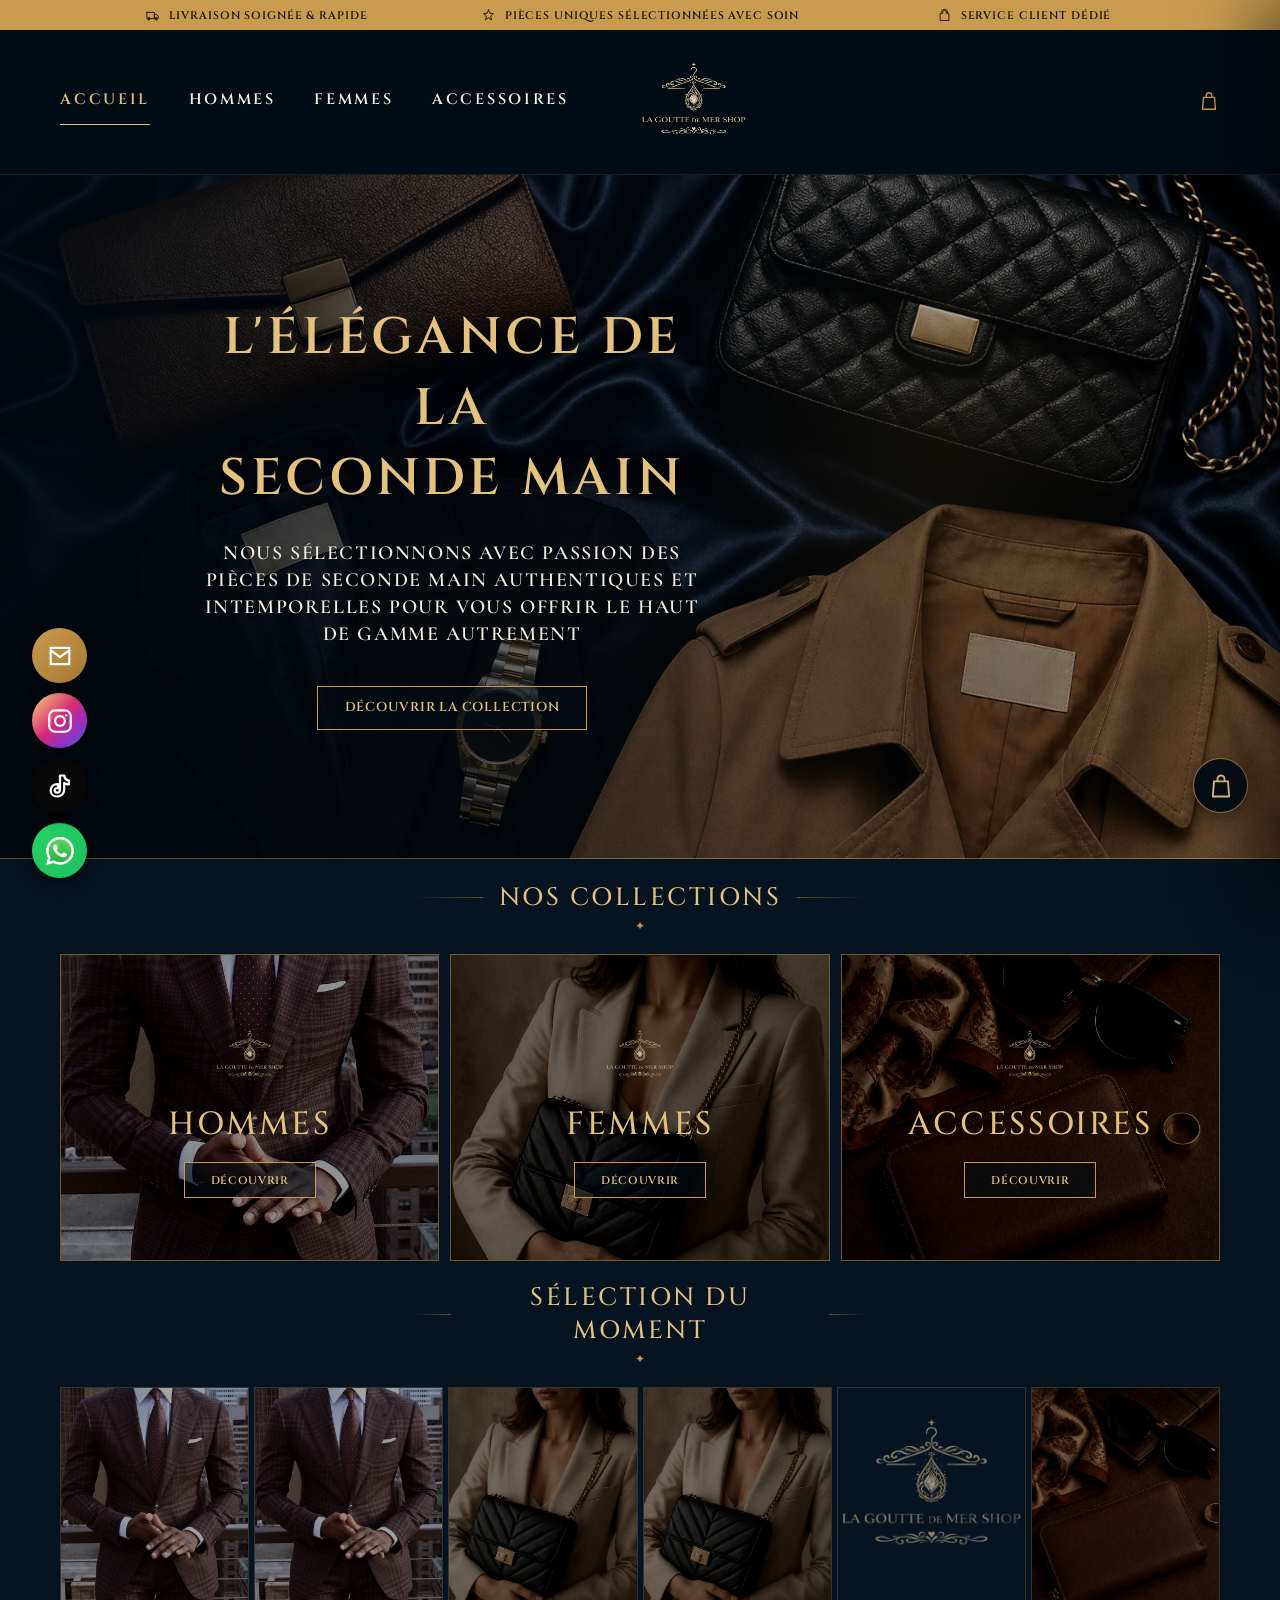
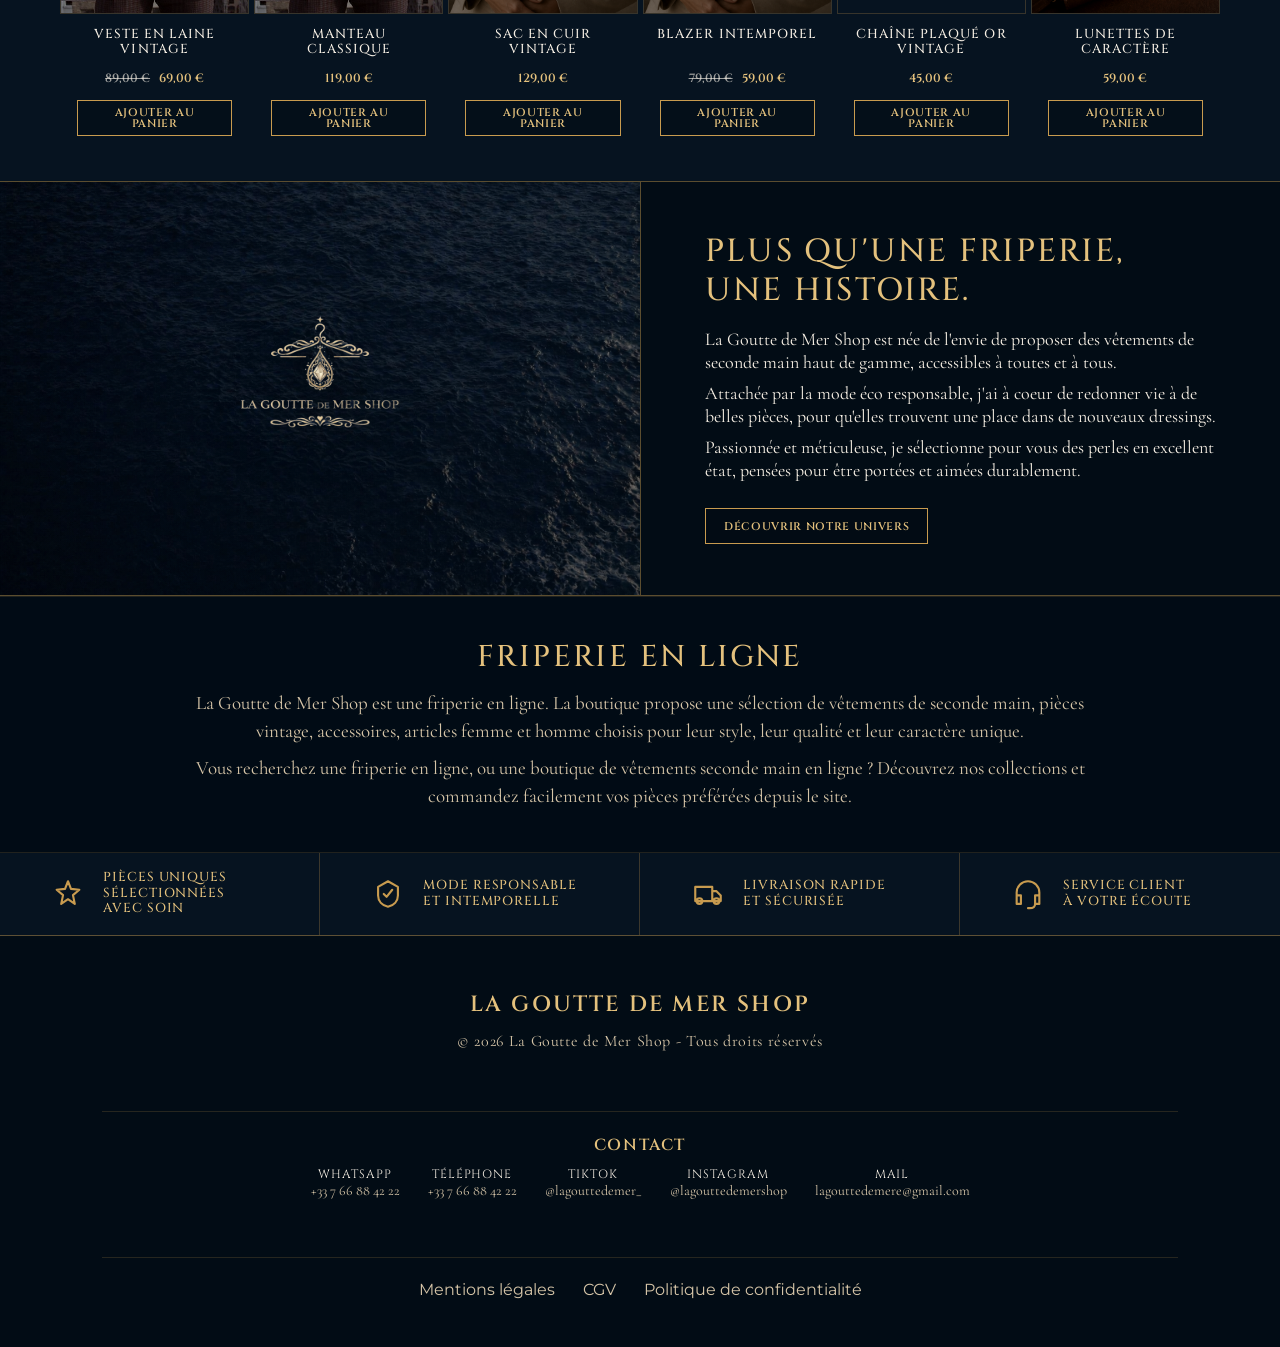
==== commit d3e606be: "Remplace les visuels de marque et ajuste le panier" ====
--- a/index.html
+++ b/index.html
@@ -99,7 +99,7 @@
                 </article>
 
                 <article class="collection-card">
-                    <img src="assets/images/femmes.png" alt="Sélection femmes">
+                    <img src="assets/images/femmes-sans-marque.png" alt="Sélection femmes">
                     <div class="collection-card__content">
                         <img src="assets/images/logo_fripperie1.png" alt="" aria-hidden="true">
                         <h3>Femmes</h3>
@@ -108,7 +108,7 @@
                 </article>
 
                 <article class="collection-card">
-                    <img src="assets/images/accessoires.png" alt="Sélection accessoires">
+                    <img src="assets/images/accessoires-sans-marque.png" alt="Sélection accessoires">
                     <div class="collection-card__content">
                         <img src="assets/images/logo_fripperie1.png" alt="" aria-hidden="true">
                         <h3>Accessoires</h3>
@@ -142,9 +142,9 @@
         </section>
 
         <section class="seo-local" aria-label="Friperie en ligne près de Toulouse">
-            <h2>Friperie en ligne à Seysses, près de Toulouse</h2>
-            <p>La Goutte de Mer Shop est une friperie en ligne basée près de Toulouse, à Seysses. La boutique propose une sélection de vêtements de seconde main, pièces vintage, accessoires, articles femme et homme choisis pour leur style, leur qualité et leur caractère unique.</p>
-            <p>Vous recherchez une friperie à Toulouse, une friperie près de Seysses ou une boutique de vêtements seconde main en ligne ? Découvrez nos collections et commandez facilement vos pièces préférées depuis le site.</p>
+            <h2>Friperie en ligne</h2>
+            <p>La Goutte de Mer Shop est une friperie en ligne. La boutique propose une sélection de vêtements de seconde main, pièces vintage, accessoires, articles femme et homme choisis pour leur style, leur qualité et leur caractère unique.</p>
+            <p>Vous recherchez une friperie en ligne, ou une boutique de vêtements seconde main en ligne ? Découvrez nos collections et commandez facilement vos pièces préférées depuis le site.</p>
         </section>
 
         <section class="features" aria-label="Services">
@@ -192,11 +192,11 @@
     <a href="https://wa.me/33766884222" class="floating-contact floating-contact--whatsapp" target="_blank" rel="noopener" aria-label="Contacter par WhatsApp"><img src="assets/images/whatsapp-icon.svg" alt=""></a>
     <a href="https://www.tiktok.com/@lagouttedemer_" class="floating-contact floating-contact--tiktok" target="_blank" rel="noopener" aria-label="Suivre sur TikTok"><svg viewBox="0 0 24 24" aria-hidden="true"><path d="M15.6 3c.3 2.4 1.6 4 4.1 4.4v3.2c-1.5 0-2.8-.4-4.1-1.2v5.6c0 3.4-2.5 6-6 6-3.2 0-5.6-2.2-5.6-5.2 0-3.4 2.8-5.7 6.4-5.3v3.4c-1.6-.4-3 .4-3 1.8 0 1.2 1 2 2.2 2 1.4 0 2.4-.9 2.4-2.7V3h3.6Z"/></svg></a>
     <a href="https://www.instagram.com/lagouttedemershop/" class="floating-contact floating-contact--instagram" target="_blank" rel="noopener" aria-label="Suivre sur Instagram"><svg viewBox="0 0 24 24" aria-hidden="true"><path d="M7.8 2.8h8.4a5 5 0 0 1 5 5v8.4a5 5 0 0 1-5 5H7.8a5 5 0 0 1-5-5V7.8a5 5 0 0 1 5-5Zm4.2 5a4.2 4.2 0 1 0 0 8.4 4.2 4.2 0 0 0 0-8.4Zm5.3-.7h.1"/></svg></a>
-    <a href="mailto:lagouttedemere@gmail.com" class="floating-contact floating-contact--mail" aria-label="Envoyer un email"><svg viewBox="0 0 24 24" aria-hidden="true"><path d="M4 5h16v14H4V5Zm0 2 8 6 8-6"/></svg></a>
-    <a href="tel:+33766884222" class="floating-contact floating-contact--call" aria-label="Appeler la boutique"><svg viewBox="0 0 24 24" aria-hidden="true"><path d="M6.6 10.8a15.1 15.1 0 0 0 6.6 6.6l2.2-2.2c.3-.3.7-.4 1.1-.3 1.2.4 2.4.6 3.7.6.6 0 1 .4 1 1V21c0 .6-.4 1-1 1C10.7 22 2 13.3 2 2c0-.6.4-1 1-1h3.5c.6 0 1 .4 1 1 0 1.3.2 2.5.6 3.7.1.4 0 .8-.3 1.1l-2.2 2.2Z"/></svg></a>
+    <a href="mailto:lagouttedemer@gmail.com" class="floating-contact floating-contact--mail" aria-label="Envoyer un email"><svg viewBox="0 0 24 24" aria-hidden="true"><path d="M4 5h16v14H4V5Zm0 2 8 6 8-6"/></svg></a>
+    <!-- <a href="tel:+33766884222" class="floating-contact floating-contact--call" aria-label="Appeler la boutique"><svg viewBox="0 0 24 24" aria-hidden="true"><path d="M6.6 10.8a15.1 15.1 0 0 0 6.6 6.6l2.2-2.2c.3-.3.7-.4 1.1-.3 1.2.4 2.4.6 3.7.6.6 0 1 .4 1 1V21c0 .6-.4 1-1 1C10.7 22 2 13.3 2 2c0-.6.4-1 1-1h3.5c.6 0 1 .4 1 1 0 1.3.2 2.5.6 3.7.1.4 0 .8-.3 1.1l-2.2 2.2Z"/></svg></a> -->
     <script>
         window.PRODUCTS_SOURCE_URL = "https://docs.google.com/spreadsheets/d/1tqC0MURptEfWWk4wJQWo8xMI-ToCadDEtjMugoOwTDQ/export?format=csv&gid=376933709";
     </script>
-    <script src="assets/js/products.js?v=4"></script>
+    <script src="assets/js/products.js?v=5"></script>
 </body>
 </html>
--- a/assets/css/styles.css
+++ b/assets/css/styles.css
@@ -186,7 +186,7 @@
     border-bottom: 1px solid var(--line);
     background:
         linear-gradient(90deg, rgba(2, 10, 18, 0.88) 0%, rgba(2, 10, 18, 0.48) 47%, rgba(2, 10, 18, 0.08) 100%),
-        url("../images/hero.png") center 45% / cover no-repeat;
+        url("../images/hero-sans-marque.png") center 45% / cover no-repeat;
 }
 
 .hero::after {
@@ -993,12 +993,12 @@
 }
 
 .collection-hero--femmes {
-    background-image: url("../images/femmes.png");
+    background-image: url("../images/femmes-sans-marque.png");
     background-position: center 40%;
 }
 
 .collection-hero--accessoires {
-    background-image: url("../images/accessoires.png");
+    background-image: url("../images/accessoires-sans-marque.png");
     background-position: center 58%;
 }
 
@@ -1210,8 +1210,8 @@
 
 .cart-floating-button {
     position: fixed;
-    right: 97px;
-    bottom: 22px;
+    right: 32px;
+    bottom: 87px;
     z-index: 92;
     display: flex;
     align-items: center;
@@ -1531,9 +1531,13 @@
         display: none;
     }
 
+    .floating-contact--call {
+        right: max(32px, env(safe-area-inset-right));
+    }
+
     .cart-floating-button {
-        right: 86px;
-        bottom: 22px;
+        right: max(32px, env(safe-area-inset-right));
+        bottom: 87px;
     }
 
     .hero {
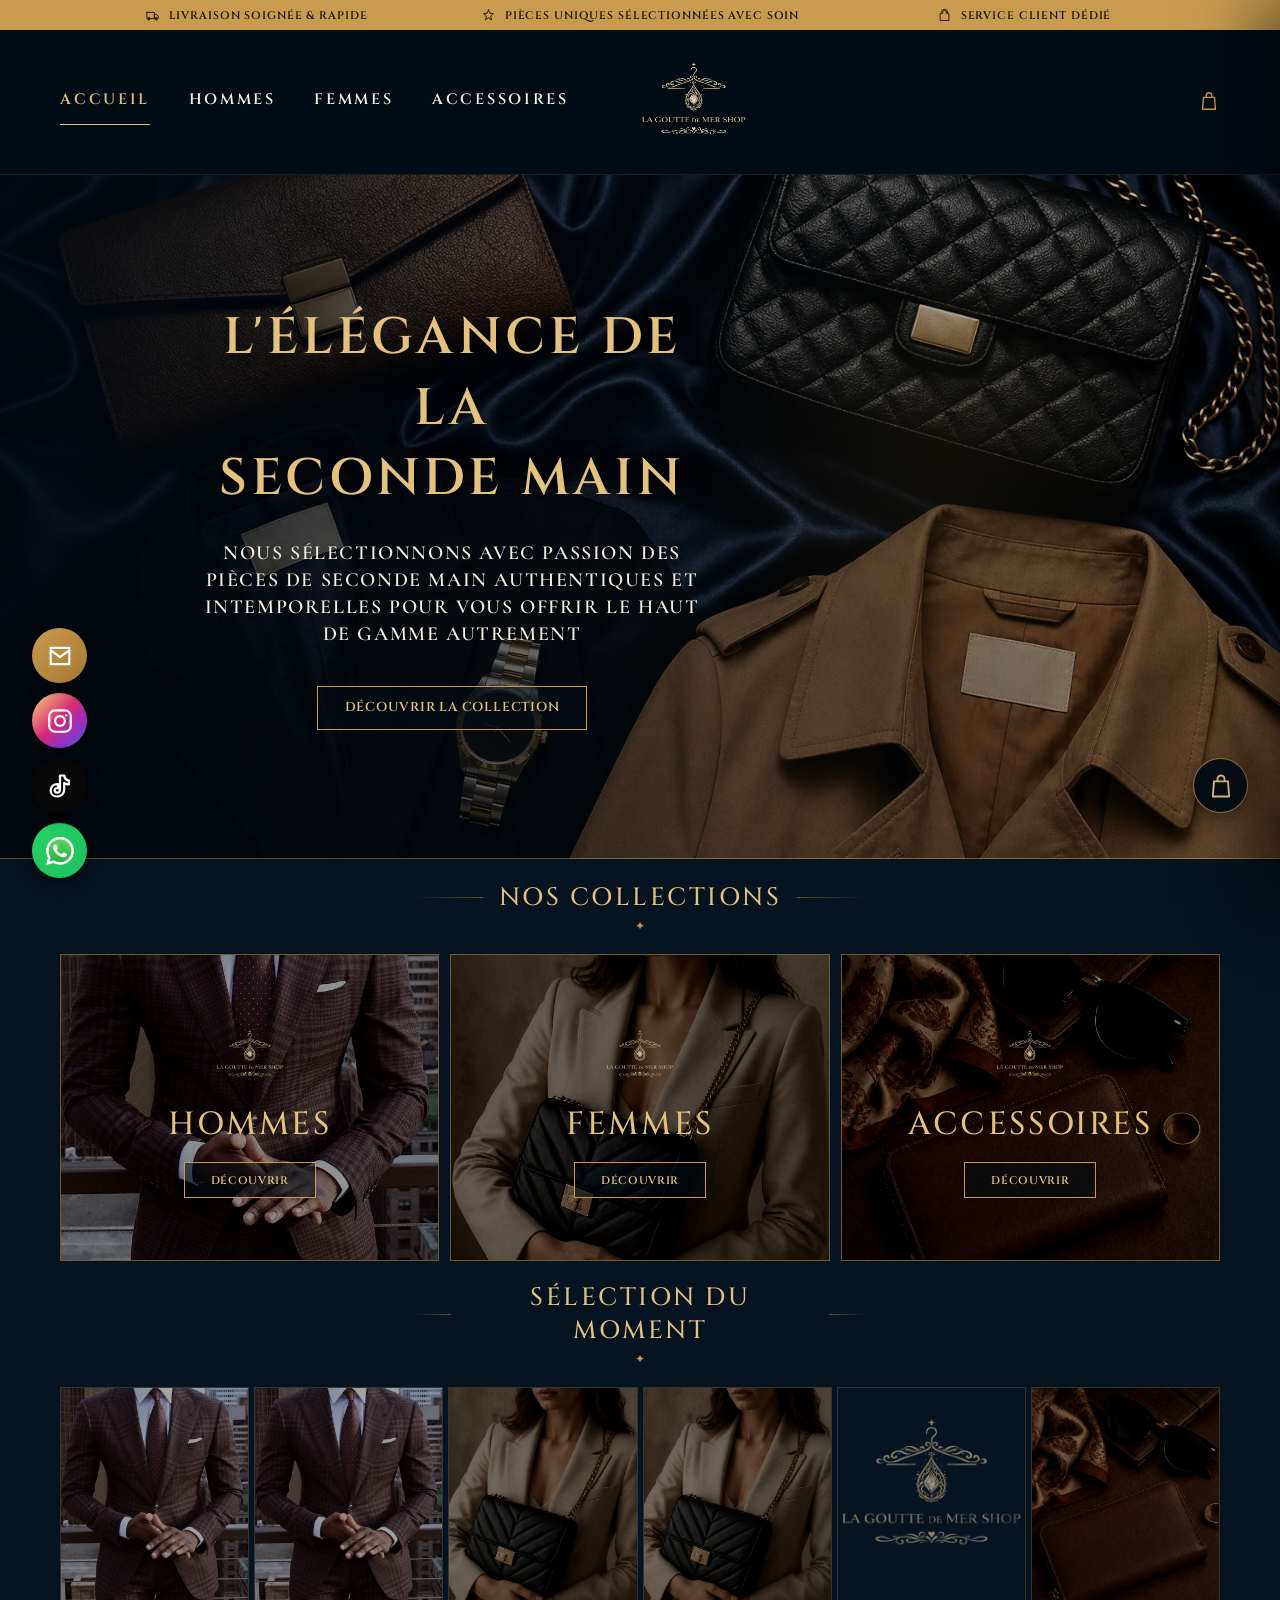
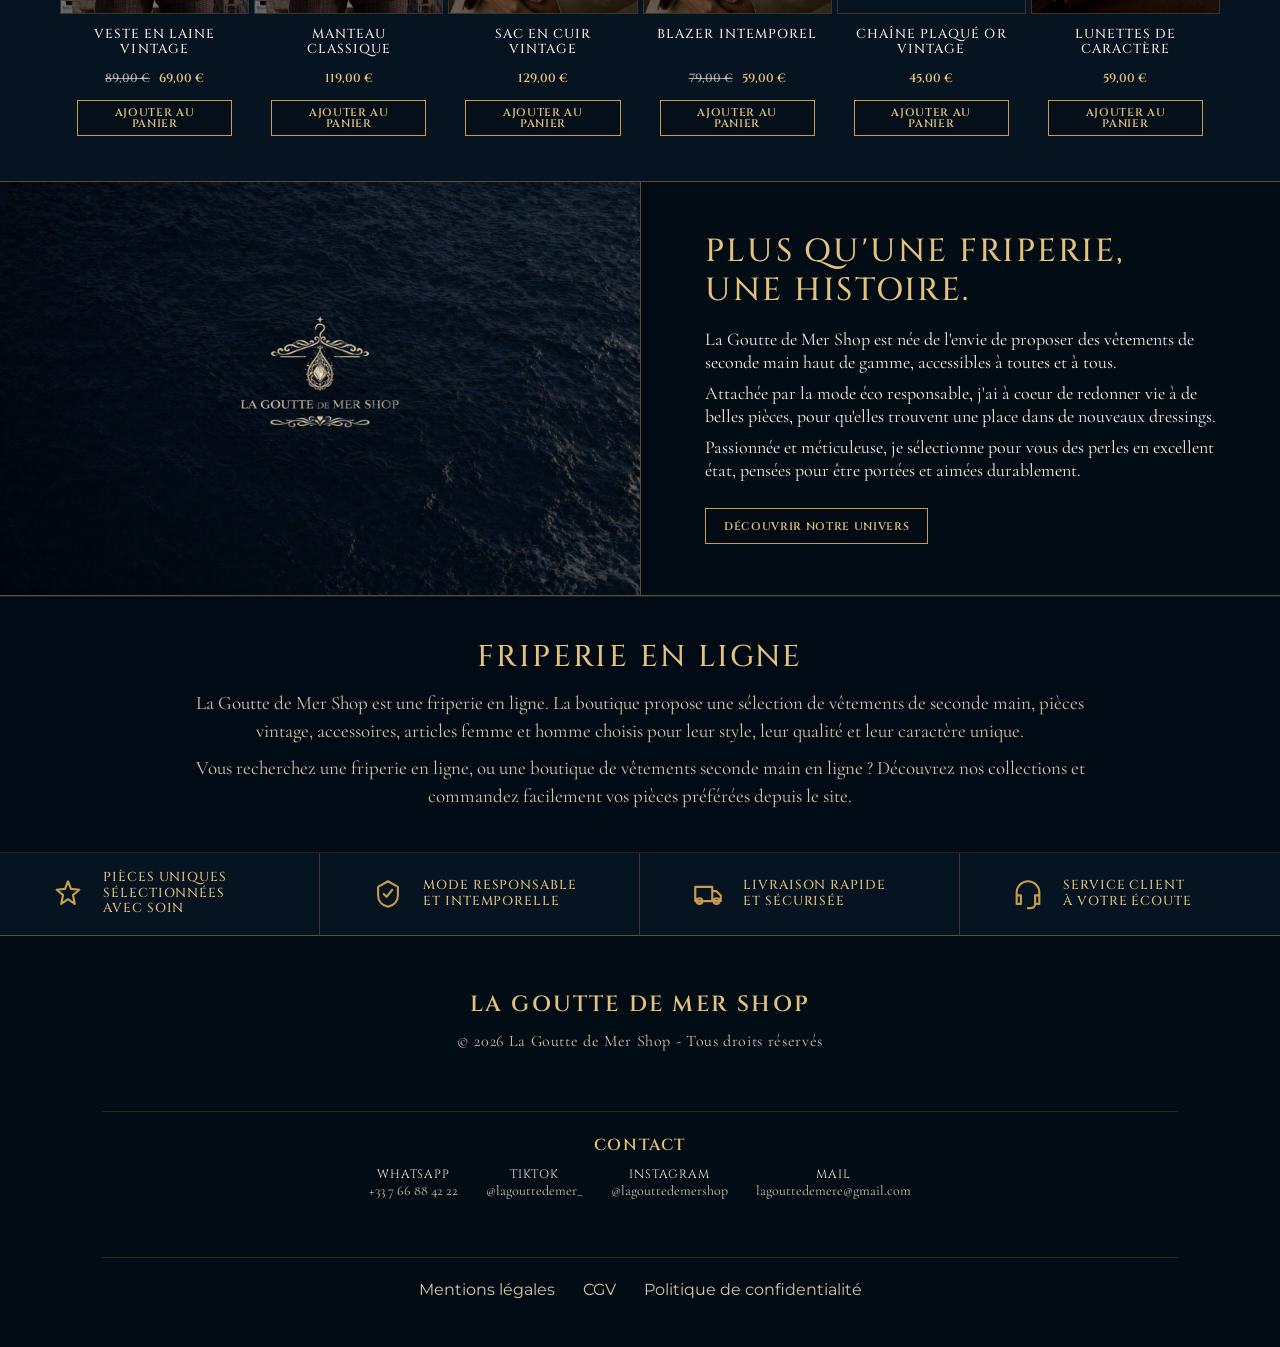
==== commit e67b14e4: "supprimer téléphone rubrique contact" ====
--- a/index.html
+++ b/index.html
@@ -176,7 +176,7 @@
             <h3>Contact</h3>
             <nav class="footer-contact" aria-label="Moyens de contact">
                 <a href="https://wa.me/33766884222" target="_blank" rel="noopener"><span>WhatsApp</span><small>+33 7 66 88 42 22</small></a>
-                <a href="tel:+33766884222"><span>Téléphone</span><small>+33 7 66 88 42 22</small></a>
+                <!-- <a href="tel:+33766884222"><span>Téléphone</span><small>+33 7 66 88 42 22</small></a> -->
                 <a href="https://www.tiktok.com/@lagouttedemer_" target="_blank" rel="noopener"><span>TikTok</span><small>@lagouttedemer_</small></a>
                 <a href="https://www.instagram.com/lagouttedemershop/" target="_blank" rel="noopener"><span>Instagram</span><small>@lagouttedemershop</small></a>
                 <a href="mailto:lagouttedemer@gmail.com"><span>Mail</span><small>lagouttedemere@gmail.com</small></a>
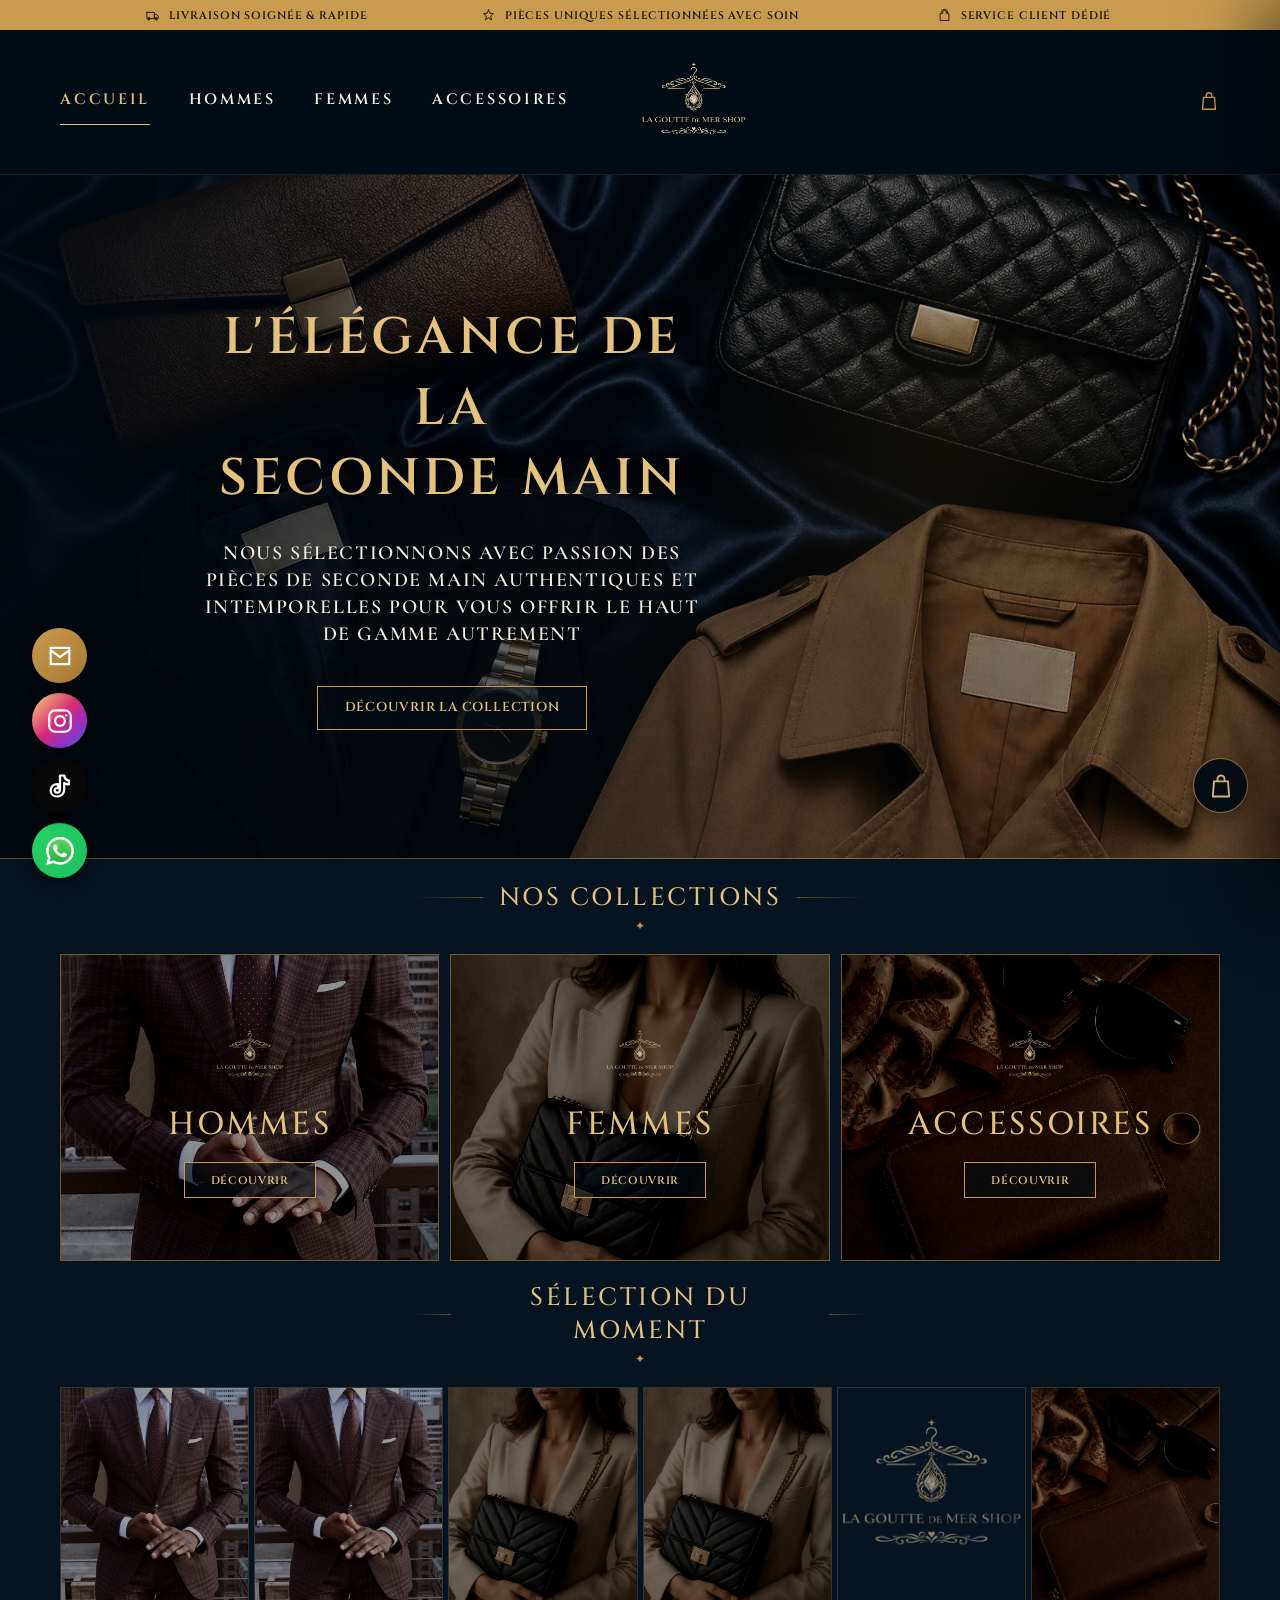
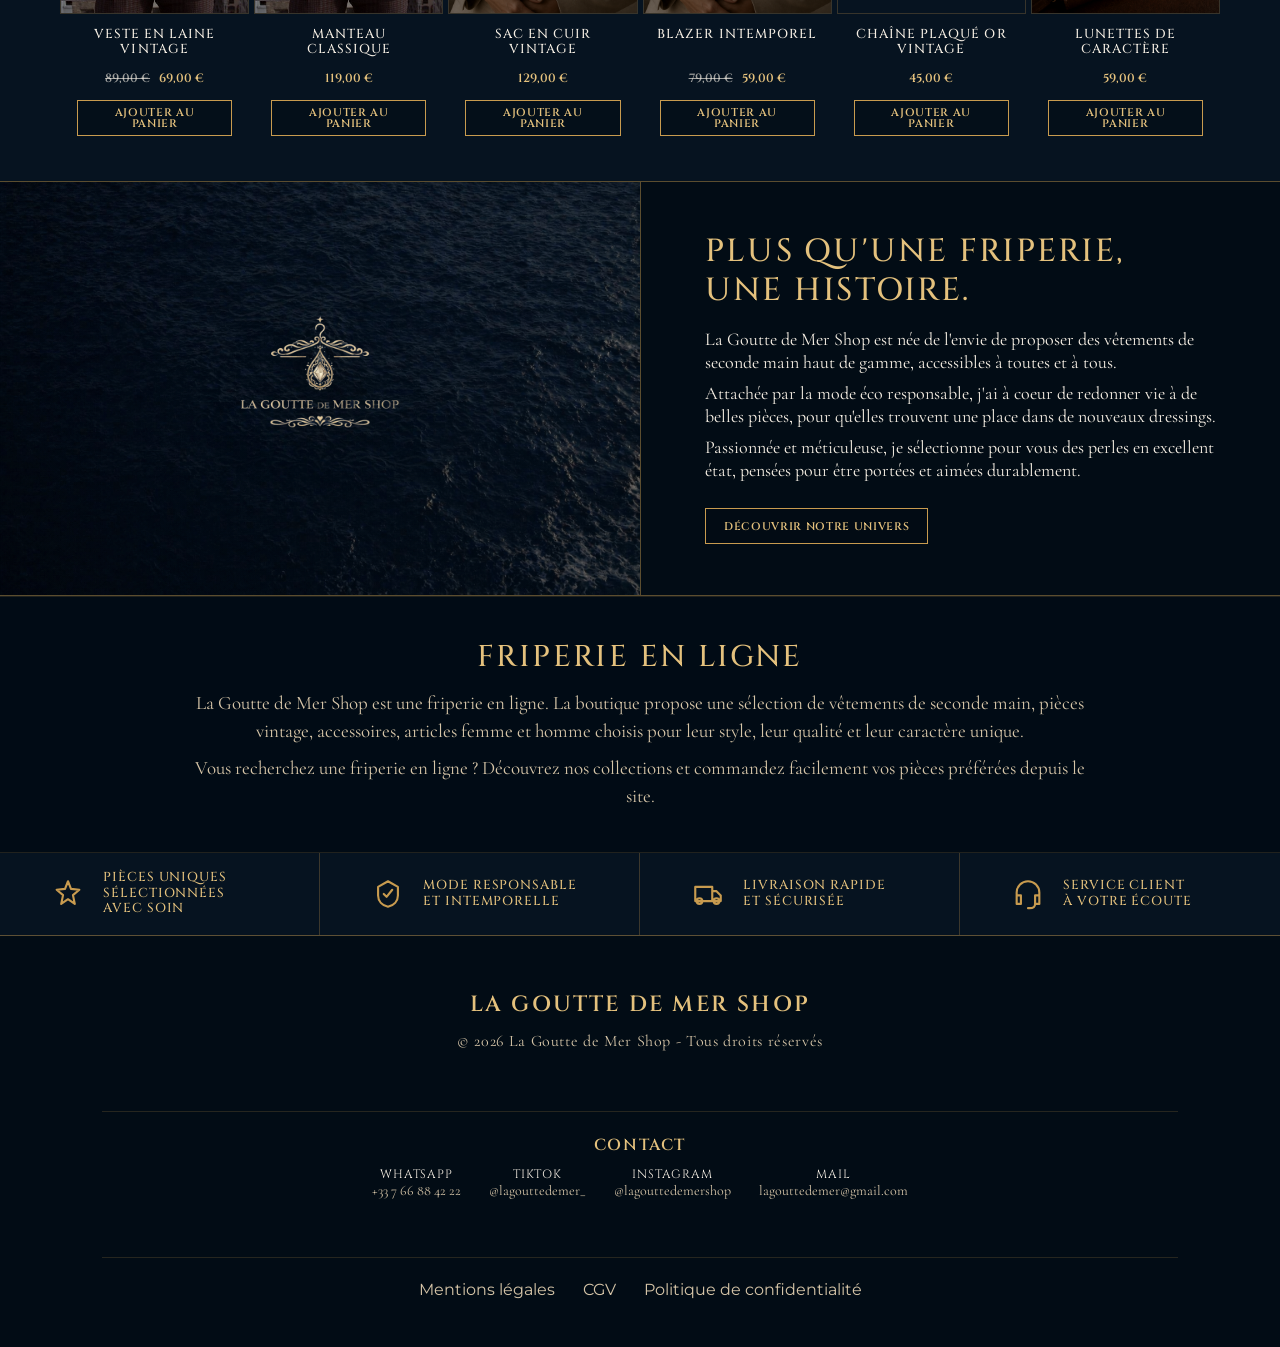
==== commit 593e8b9c: "commit finale" ====
--- a/index.html
+++ b/index.html
@@ -16,7 +16,7 @@
         "@type": "Store",
         "name": "La Goutte de Mer Shop",
         "description": "Friperie en ligne basée près de Toulouse, à Seysses, spécialisée dans les vêtements et accessoires de seconde main.",
-        "telephone": "+33766884222",
+        "whatsapp": "+33766884222",
         "email": "lagouttedemer@gmail.com",
         "address": {
             "@type": "PostalAddress",
@@ -141,10 +141,10 @@
             </div>
         </section>
 
-        <section class="seo-local" aria-label="Friperie en ligne près de Toulouse">
+        <section class="seo-local" aria-label="Friperie en ligne">
             <h2>Friperie en ligne</h2>
             <p>La Goutte de Mer Shop est une friperie en ligne. La boutique propose une sélection de vêtements de seconde main, pièces vintage, accessoires, articles femme et homme choisis pour leur style, leur qualité et leur caractère unique.</p>
-            <p>Vous recherchez une friperie en ligne, ou une boutique de vêtements seconde main en ligne ? Découvrez nos collections et commandez facilement vos pièces préférées depuis le site.</p>
+            <p>Vous recherchez une friperie en ligne ? Découvrez nos collections et commandez facilement vos pièces préférées depuis le site.</p>
         </section>
 
         <section class="features" aria-label="Services">
@@ -179,7 +179,7 @@
                 <!-- <a href="tel:+33766884222"><span>Téléphone</span><small>+33 7 66 88 42 22</small></a> -->
                 <a href="https://www.tiktok.com/@lagouttedemer_" target="_blank" rel="noopener"><span>TikTok</span><small>@lagouttedemer_</small></a>
                 <a href="https://www.instagram.com/lagouttedemershop/" target="_blank" rel="noopener"><span>Instagram</span><small>@lagouttedemershop</small></a>
-                <a href="mailto:lagouttedemer@gmail.com"><span>Mail</span><small>lagouttedemere@gmail.com</small></a>
+                <a href="mailto:lagouttedemer@gmail.com"><span>Mail</span><small>lagouttedemer@gmail.com</small></a>
             </nav>
         </section>
         <nav class="footer-band footer-legal" aria-label="Liens légaux">
--- a/assets/css/styles.css
+++ b/assets/css/styles.css
@@ -1181,11 +1181,11 @@
     background: linear-gradient(135deg, #25d366, #1ebe5d);
 }
 
-.floating-contact--call {
+/* .floating-contact--call {
     right: 32px;
     bottom: 22px;
     background: var(--gold);
-}
+} */
 
 .floating-contact--tiktok,
 .floating-contact--instagram,
@@ -1495,12 +1495,19 @@
 @media (max-width: 720px) {
     .topbar {
         grid-template-columns: 1fr;
-        height: 32px;
-        overflow: hidden;
+        min-height: 38px;
+        height: auto;
+        padding-top: 4px;
+        padding-bottom: 5px;
+        overflow: visible;
     }
 
     .topbar__item:nth-child(n+2) {
         display: none;
+    }
+
+    .topbar__item {
+        line-height: 1.25;
     }
 
     .site-header {
@@ -1531,9 +1538,9 @@
         display: none;
     }
 
-    .floating-contact--call {
+    /* .floating-contact--call {
         right: max(32px, env(safe-area-inset-right));
-    }
+    } */
 
     .cart-floating-button {
         right: max(32px, env(safe-area-inset-right));
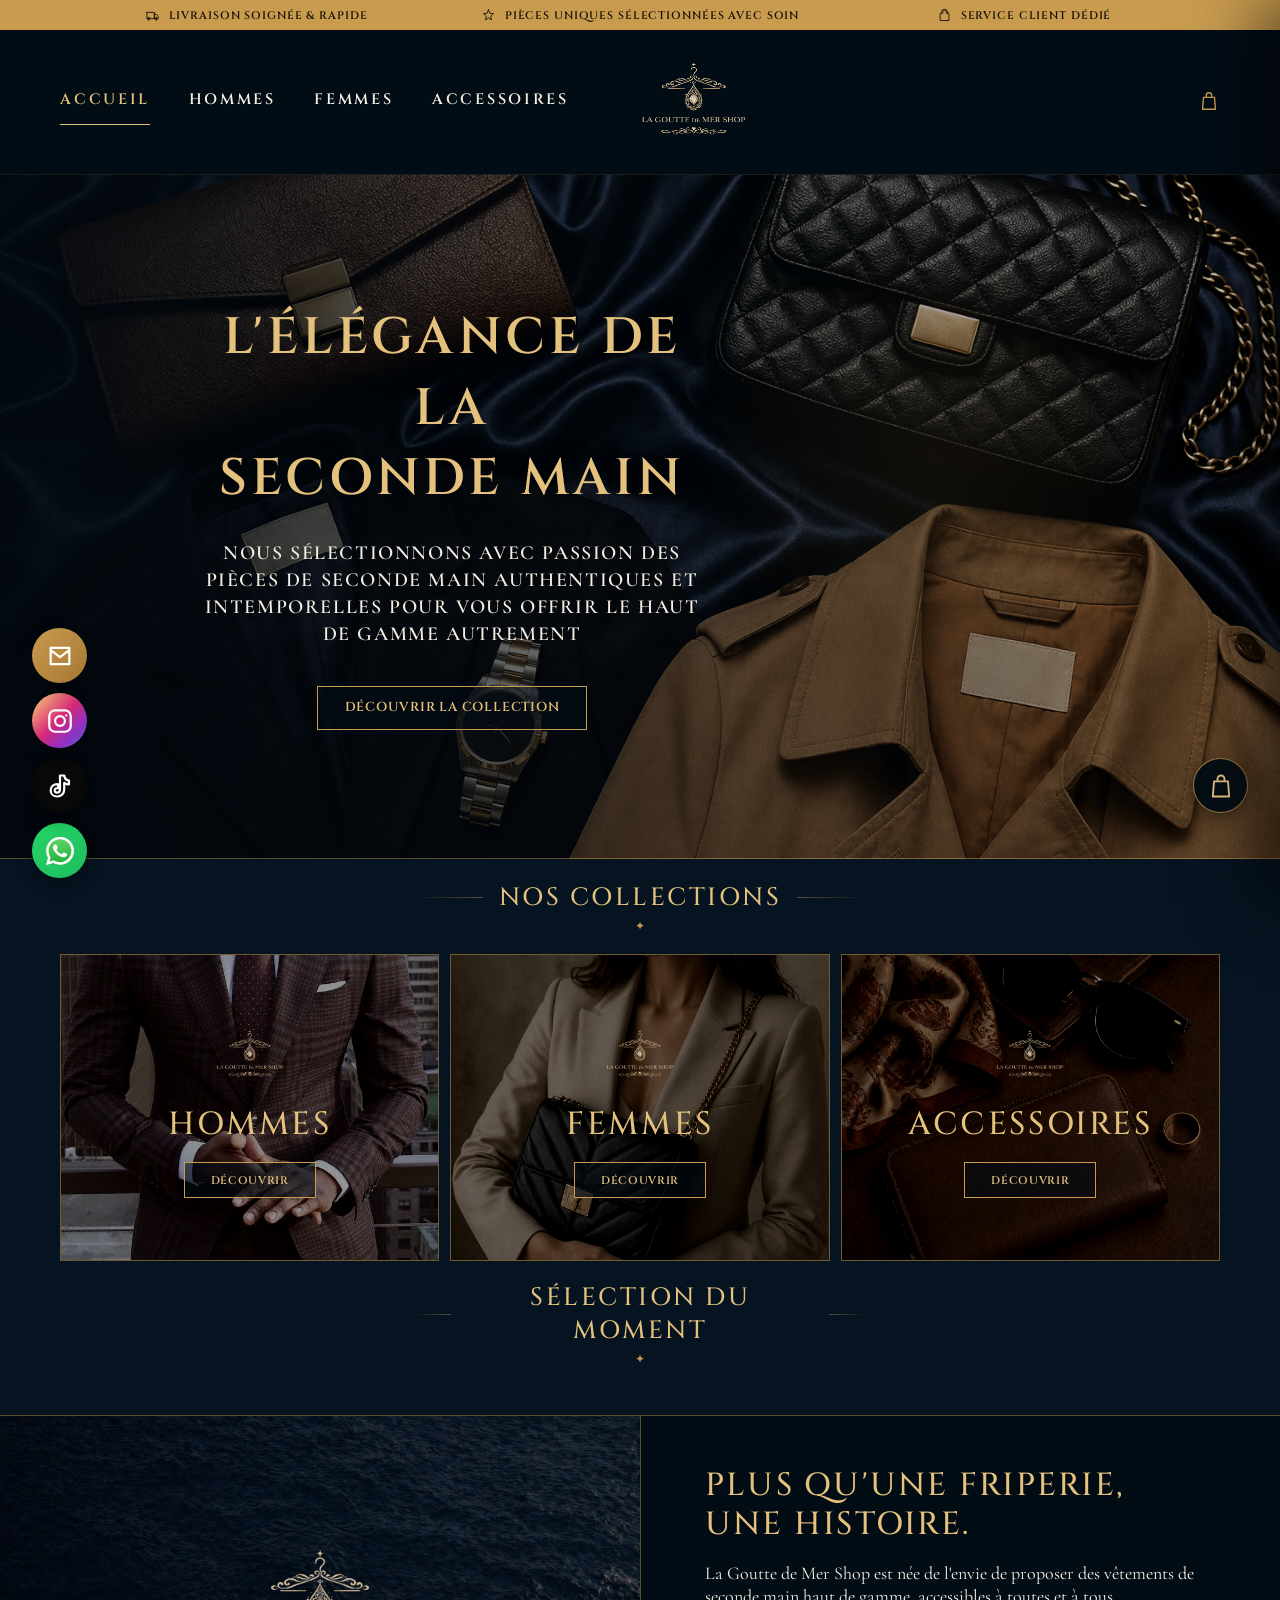
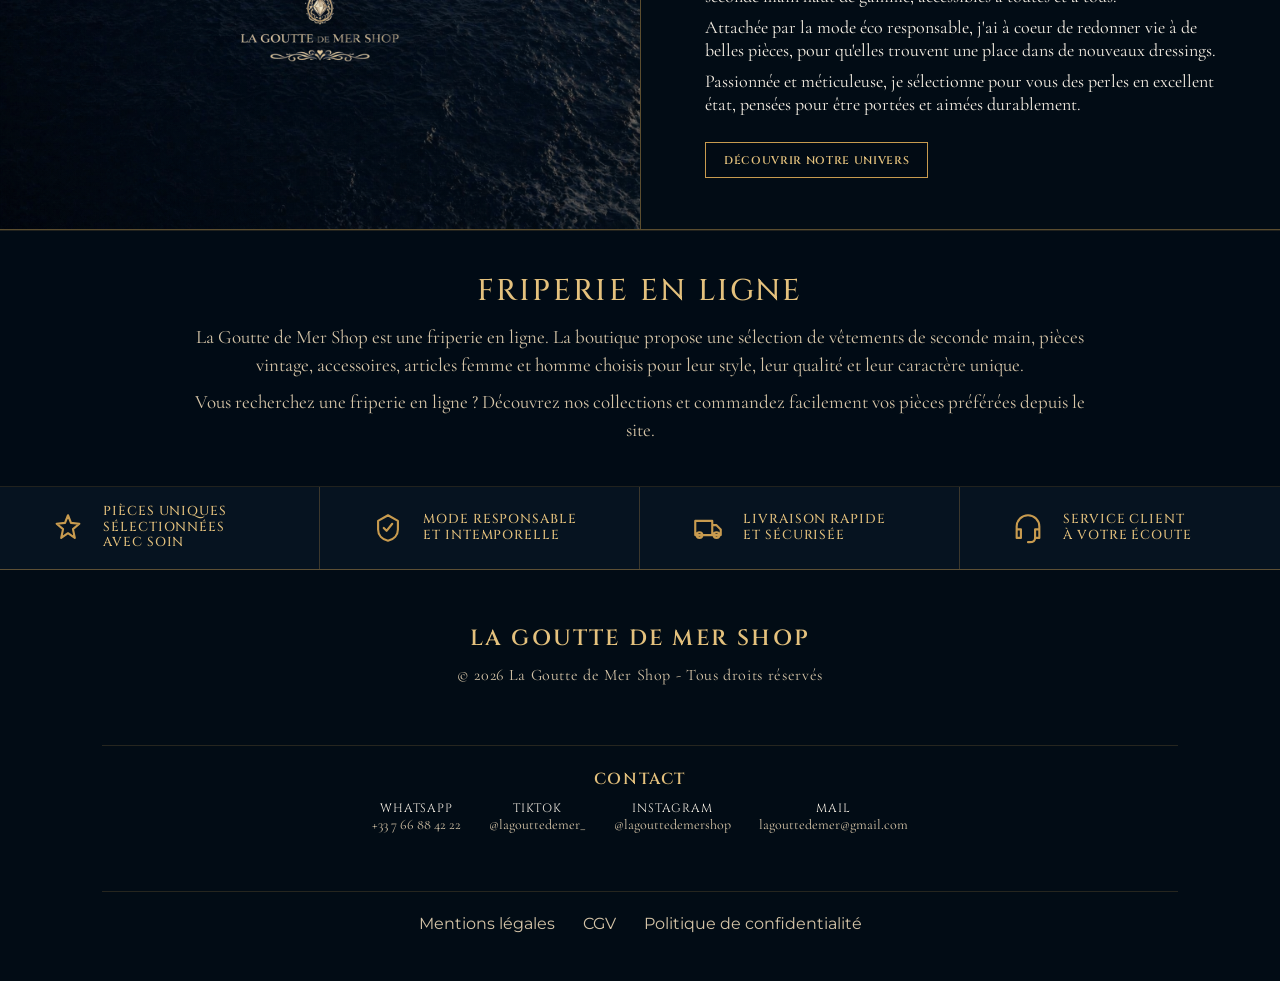
==== commit f3b9c4a2: "v6" ====
--- a/index.html
+++ b/index.html
@@ -197,6 +197,6 @@
     <script>
         window.PRODUCTS_SOURCE_URL = "https://docs.google.com/spreadsheets/d/1tqC0MURptEfWWk4wJQWo8xMI-ToCadDEtjMugoOwTDQ/export?format=csv&gid=376933709";
     </script>
-    <script src="assets/js/products.js?v=5"></script>
+    <script src="assets/js/products.js?v=6"></script>
 </body>
 </html>
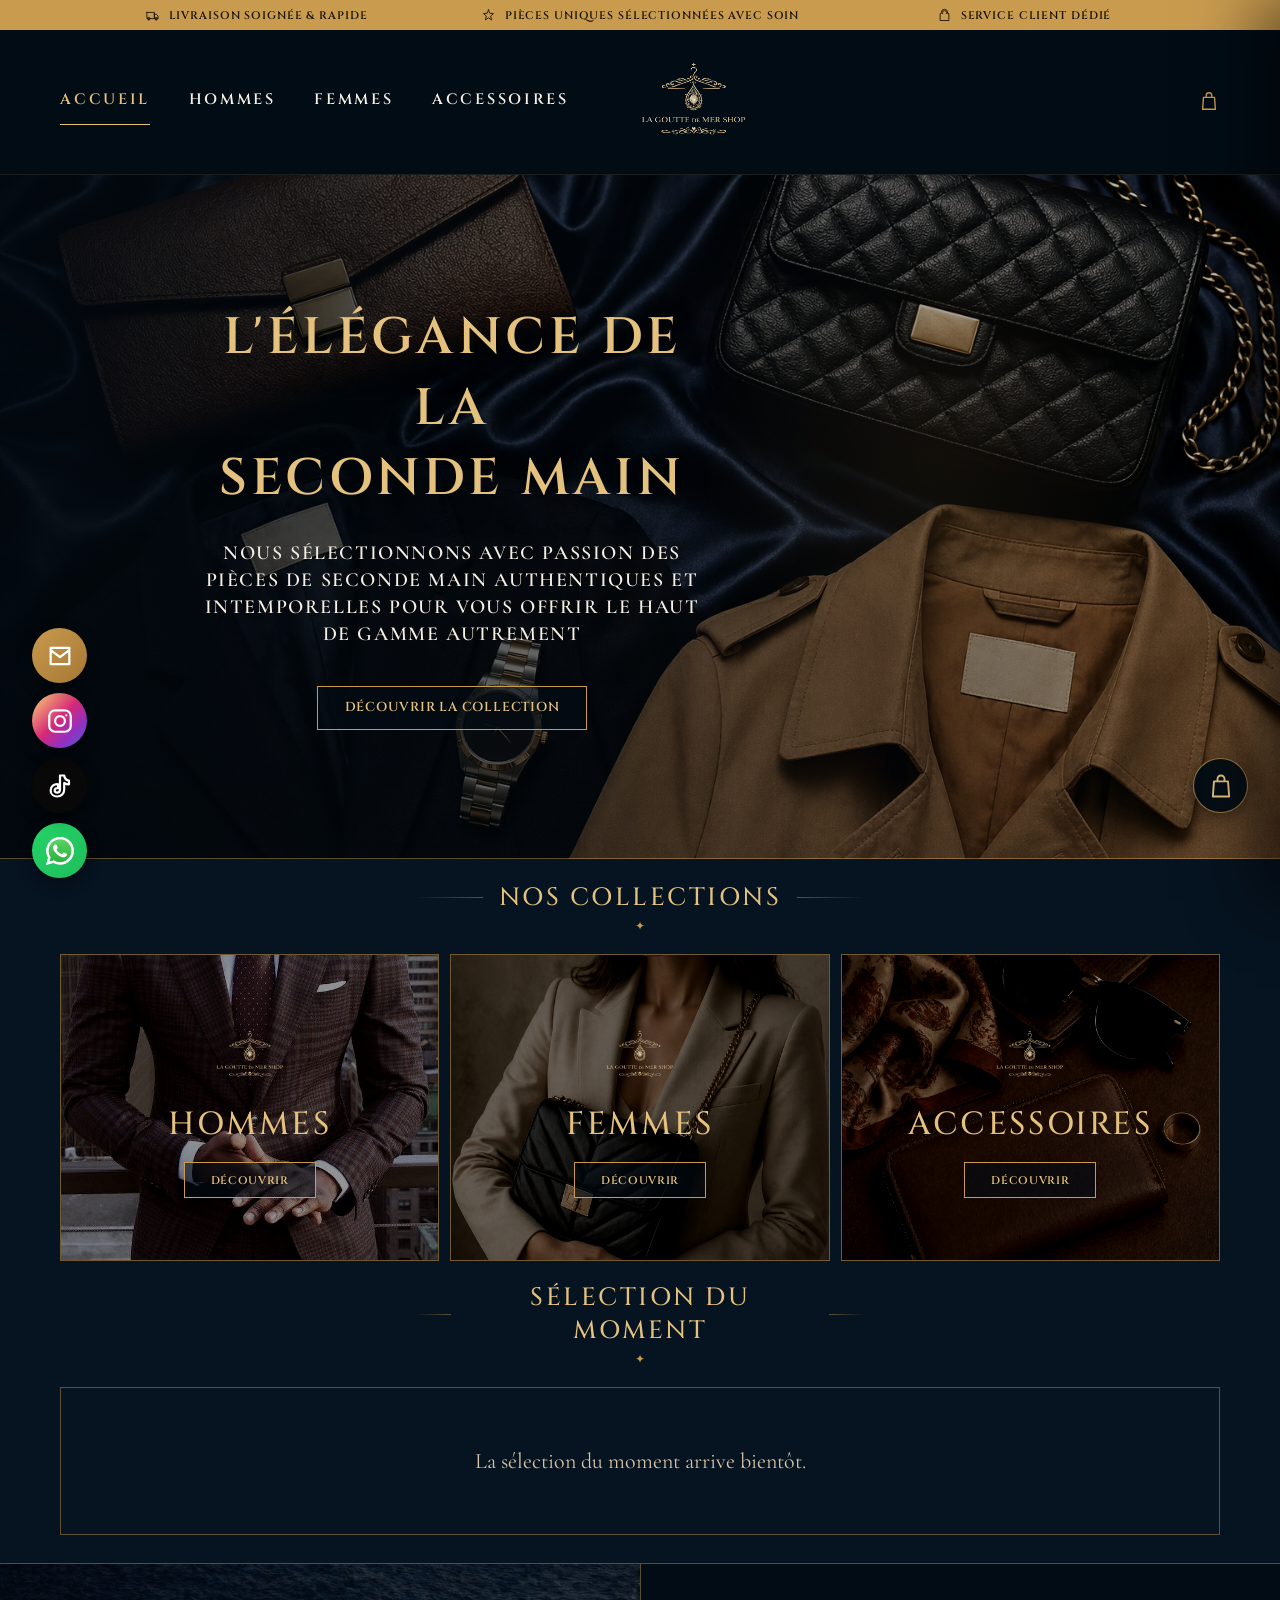
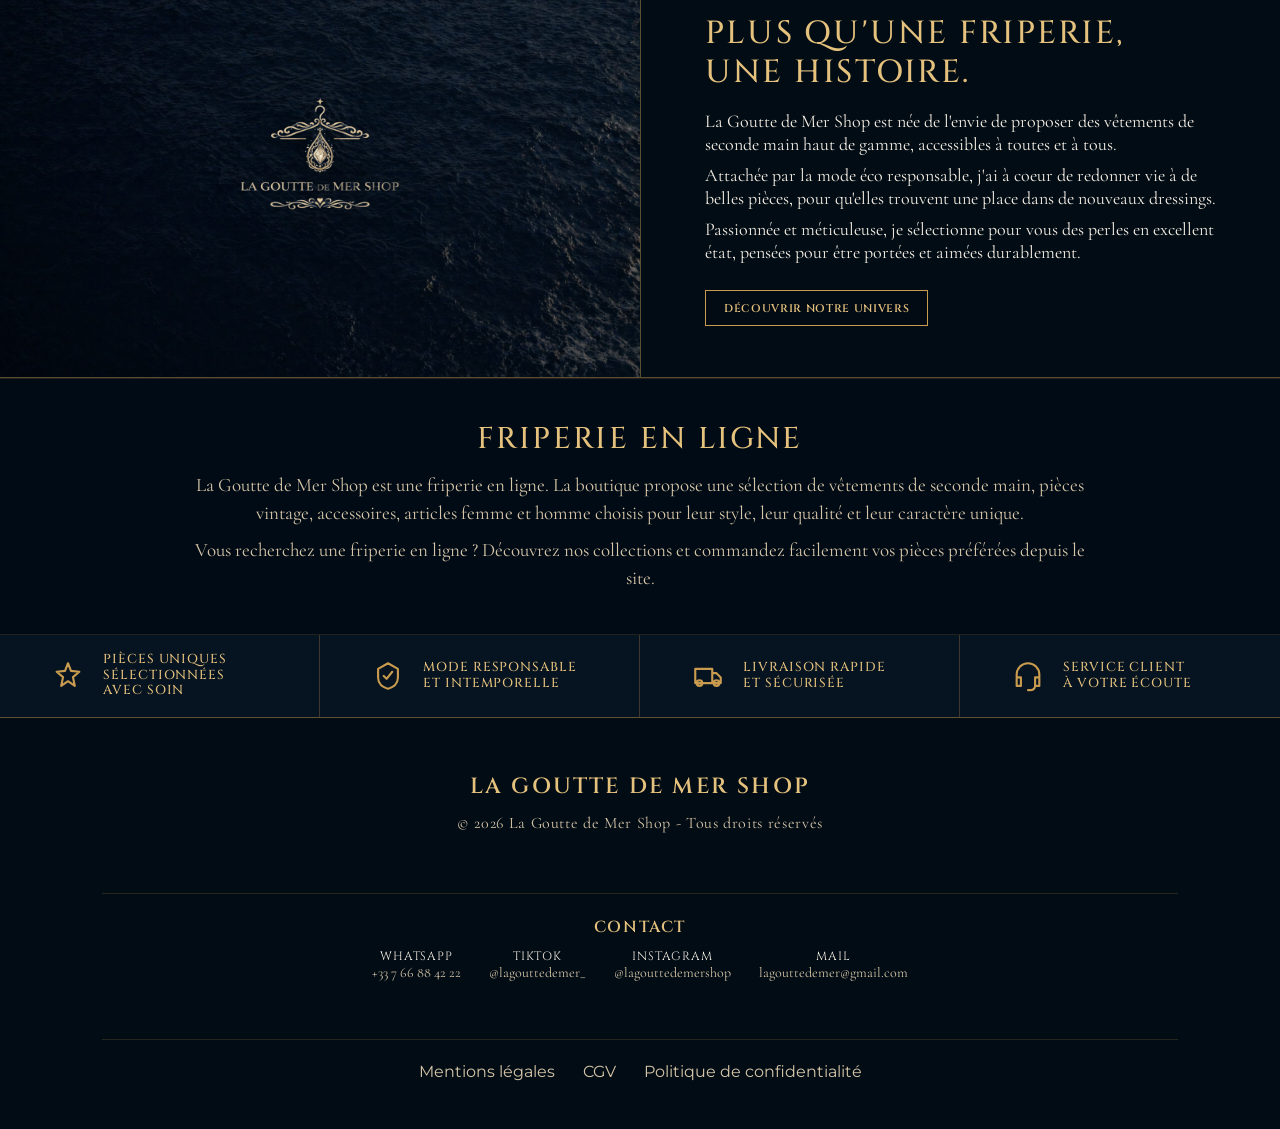
==== commit e483c222: "fallback final" ====
--- a/index.html
+++ b/index.html
@@ -197,6 +197,6 @@
     <script>
         window.PRODUCTS_SOURCE_URL = "https://docs.google.com/spreadsheets/d/1tqC0MURptEfWWk4wJQWo8xMI-ToCadDEtjMugoOwTDQ/export?format=csv&gid=376933709";
     </script>
-    <script src="assets/js/products.js?v=6"></script>
+    <script src="assets/js/products.js?v=7"></script>
 </body>
 </html>
